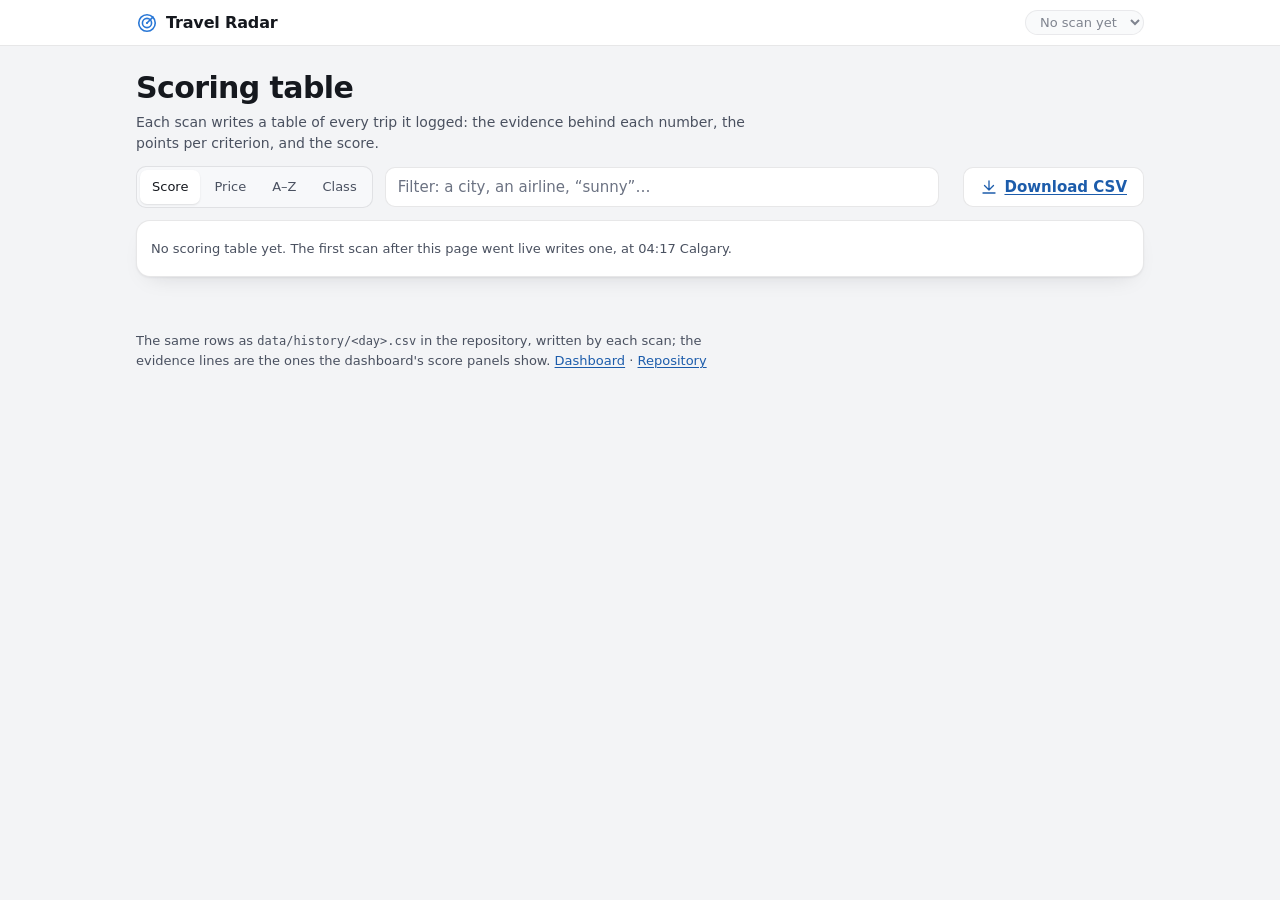
==== table.html @ 479d3e9c "feat: scoring table page (table.html) linked from the dashboard (D-77) Loads the chosen day's CSV (p" ====
<!doctype html>
<html lang="en">
<head>
  <meta charset="utf-8">
  <meta name="viewport" content="width=device-width, initial-scale=1, viewport-fit=cover">
  <title>Scoring table · Travel Radar</title>
  <meta name="description" content="Every trip the radar logged in a scan, spreadsheet-style: the evidence behind each number, the points per criterion, and the score.">
  <meta name="theme-color" content="#ffffff" media="(prefers-color-scheme: light)">
  <meta name="theme-color" content="#15181e" media="(prefers-color-scheme: dark)">
  <link rel="icon" href="site/icons/icon.svg" type="image/svg+xml">
  <link rel="apple-touch-icon" href="site/icons/apple-touch-icon.png">
  <link rel="stylesheet" href="site/style.css">
</head>
<body>
  <svg class="sprite" aria-hidden="true" xmlns="http://www.w3.org/2000/svg">
    <symbol id="i-radar" viewBox="0 0 24 24"><circle cx="12" cy="12" r="9"/><circle cx="12" cy="12" r="5"/><circle cx="12" cy="12" r="1.2" fill="currentColor" stroke="none"/><path d="M12 12l6.4-6.4"/></symbol>
    <symbol id="i-down" viewBox="0 0 24 24"><path d="M12 4v12M6 10l6 6 6-6M4 20h16"/></symbol>
  </svg>

  <header class="bar">
    <a class="brand" href="./"><svg class="ic" aria-hidden="true"><use href="#i-radar"/></svg>Travel Radar</a>
    <div class="bar-right">
      <label class="sr" for="day">Scan day</label>
      <select id="day" class="chip day-pick"><option>Loading…</option></select>
    </div>
  </header>

  <main>
    <section aria-labelledby="table-h">
      <h1 id="table-h">Scoring table</h1>
      <p class="hint" id="hint">Every trip the scan logged, one row each: the evidence behind each number, the points it earned per criterion, and the score they add up to. Scroll sideways for the full row; the city stays put.</p>
      <div class="tools">
        <fieldset class="seg" id="sort">
          <legend class="sr">Sort trips by</legend>
          <label><input type="radio" name="sort" value="score" checked><span>Score</span></label>
          <label><input type="radio" name="sort" value="price"><span>Price</span></label>
          <label><input type="radio" name="sort" value="city"><span>A–Z</span></label>
          <label><input type="radio" name="sort" value="class"><span>Class</span></label>
        </fieldset>
        <input id="q" class="filter" type="search" placeholder="Filter: a city, an airline, “sunny”…" aria-label="Filter rows">
        <span id="count" class="muted count" aria-live="polite"></span>
        <a id="dl" class="btn" href="data/history/latest.csv" download><svg class="ic" aria-hidden="true"><use href="#i-down"/></svg>Download CSV</a>
      </div>
      <div class="tscroll" id="wrap" tabindex="0">
        <table class="stab" id="tbl"><thead></thead><tbody></tbody></table>
      </div>
    </section>
  </main>

  <footer>
    <p>The same rows as <code>data/history/&lt;day&gt;.csv</code> in the repository, written by each scan; the evidence lines are the ones the dashboard's score panels show.
      <a href="./">Dashboard</a> ·
      <a href="https://github.com/WilliamEbong/spontaneous-travel-radar">Repository</a></p>
  </footer>
  <script src="site/table.js" defer></script>
</body>
</html>
---- site/style.css ----
/* Travel Radar: one neutral app surface, one accent, band colours reserved for status (D-22). */
:root {
  color-scheme: light;
  --bg: #f3f4f6;
  --surface: #ffffff;
  --surface-2: #f7f8fa;
  --ink: #15181e;
  --ink-2: #4a5160;
  --muted: #6b7282;
  --line: #e6e8ec;
  --border: rgba(21, 24, 30, 0.10);
  --accent: #2a78d6;
  --accent-ink: #1c5cab;
  --accent-soft: rgba(42, 120, 214, 0.12);
  --axis: #c6c9d2;
  --series-1: #2a78d6;
  --band-amazing: #0a8f0a;
  --band-good: #2a78d6;
  --band-average: #6b7282;
  --band-bad: #c93a3a;
  --ok: #0a8f0a;
  --warn: #a15c00;
  --danger: #c93a3a;
  --warn-bg: #fff4d6;
  --warn-ink: #5c4300;
  --shadow: 0 1px 2px rgba(21, 24, 30, 0.05), 0 10px 24px -14px rgba(21, 24, 30, 0.18);
  --sheet-shadow: 0 24px 64px -24px rgba(0, 0, 0, 0.45);
  --radius: 14px;
  --gold: #a87400;          /* weekend trips (no day off needed): border, 3.9:1 on white */
  --gold-ink: #6e4c00;      /* text on --gold-soft, 7:1 */
  --gold-soft: rgba(201, 145, 0, 0.14);
}
@media (prefers-color-scheme: dark) {
  :root:not([data-theme="light"]) {
    color-scheme: dark;
    --bg: #0f1115;
    --surface: #181b21;
    --surface-2: #1f232b;
    --ink: #eceef2;
    --ink-2: #b3b9c6;
    --muted: #8a92a2;
    --line: #262a33;
    --border: rgba(255, 255, 255, 0.10);
    --accent: #3987e5;
    --accent-ink: #86b6ef;
    --accent-soft: rgba(57, 135, 229, 0.18);
    --axis: #3a3f4a;
    --series-1: #3987e5;
    --band-amazing: #3cc45a;
    --band-good: #3987e5;
    --band-average: #9aa1af;
    --band-bad: #ef6b6b;
    --ok: #3cc45a;
    --warn: #f0b24a;
    --danger: #ef6b6b;
    --warn-bg: #3a2e0a;
    --warn-ink: #fbe3a0;
    --shadow: 0 1px 2px rgba(0, 0, 0, 0.3), 0 10px 24px -14px rgba(0, 0, 0, 0.6);
    --gold: #d6a326;
    --gold-ink: #f3cf6b;
    --gold-soft: rgba(214, 163, 38, 0.16);
  }
}
:root[data-theme="dark"] {
  color-scheme: dark;
  --bg: #0f1115;
  --surface: #181b21;
  --surface-2: #1f232b;
  --ink: #eceef2;
  --ink-2: #b3b9c6;
  --muted: #8a92a2;
  --line: #262a33;
  --border: rgba(255, 255, 255, 0.10);
  --accent: #3987e5;
  --accent-ink: #86b6ef;
  --accent-soft: rgba(57, 135, 229, 0.18);
  --axis: #3a3f4a;
  --series-1: #3987e5;
  --band-amazing: #3cc45a;
  --band-good: #3987e5;
  --band-average: #9aa1af;
  --band-bad: #ef6b6b;
  --ok: #3cc45a;
  --warn: #f0b24a;
  --danger: #ef6b6b;
  --warn-bg: #3a2e0a;
  --warn-ink: #fbe3a0;
  --shadow: 0 1px 2px rgba(0, 0, 0, 0.3), 0 10px 24px -14px rgba(0, 0, 0, 0.6);
  --gold: #d6a326;
  --gold-ink: #f3cf6b;
  --gold-soft: rgba(214, 163, 38, 0.16);
}

/* ---- base ---- */
* { box-sizing: border-box; }
html { -webkit-text-size-adjust: 100%; }
body {
  margin: 0;
  background: var(--bg);
  color: var(--ink);
  font: 0.9375rem/1.5 system-ui, -apple-system, "Segoe UI", Roboto, "Helvetica Neue", sans-serif;
  font-variant-numeric: tabular-nums;
  -webkit-font-smoothing: antialiased;
  accent-color: var(--accent);
}
a { color: var(--accent-ink); text-underline-offset: 2px; text-decoration-thickness: 1px; }
a:hover { text-decoration-thickness: 2px; }
::selection { background: var(--accent-soft); }
:focus-visible { outline: 2px solid var(--accent); outline-offset: 2px; border-radius: 6px; }
button { font: inherit; color: inherit; }
p { margin: 0 0 10px; }
h1 { margin: 0 0 6px; font-size: 1.625rem; line-height: 1.2; font-weight: 650; letter-spacing: -0.02em; text-wrap: balance; }
h2 { margin: 0; font-size: 1.0625rem; font-weight: 650; letter-spacing: -0.01em; }
h3 { margin: 0 0 6px; font-size: 0.9375rem; font-weight: 650; }
.sub-h { margin: 14px 0 6px; font-size: 0.8125rem; font-weight: 600; color: var(--ink-2); }
.sr { position: absolute; width: 1px; height: 1px; overflow: hidden; clip: rect(0 0 0 0); white-space: nowrap; }
.sprite { display: none; }
.ic { width: 20px; height: 20px; fill: none; stroke: currentColor; stroke-width: 1.75; stroke-linecap: round; stroke-linejoin: round; flex: none; }
.muted { color: var(--muted); }
.empty { color: var(--muted); margin: 0; }

/* ---- app bar ---- */
.bar {
  position: sticky; top: 0; z-index: 5;
  display: flex; align-items: center; justify-content: space-between; gap: 12px;
  padding: 10px max(16px, calc((100% - 1040px) / 2 + 16px)); padding-top: calc(10px + env(safe-area-inset-top));
  background: var(--surface); border-bottom: 1px solid var(--border);
}
.brand { display: inline-flex; align-items: center; gap: 8px; font-weight: 650; font-size: 1rem; letter-spacing: -0.01em; }
.brand .ic { width: 22px; height: 22px; color: var(--accent); }
.bar-right { display: flex; align-items: center; gap: 8px; }
.chip {
  font-size: 0.8125rem; color: var(--ink-2); background: var(--surface-2);
  border: 1px solid var(--border); border-radius: 999px; padding: 3px 10px; white-space: nowrap;
}
.chip.warn { background: var(--warn-bg); color: var(--warn-ink); border-color: transparent; }
.icon-btn {
  position: relative; display: inline-flex; align-items: center; justify-content: center;
  width: 40px; height: 40px; border-radius: 10px; border: 1px solid var(--border);
  background: var(--surface); cursor: pointer; transition: background 0.15s;
}
.icon-btn:hover { background: var(--surface-2); }
.icon-btn:active { transform: translateY(1px); }
.dot { position: absolute; top: 7px; right: 7px; width: 8px; height: 8px; border-radius: 50%; background: var(--muted); box-shadow: 0 0 0 2px var(--surface); }
.dot.ok { background: var(--ok); }
.dot.warn { background: var(--warn); }
.dot.bad { background: var(--danger); }

/* ---- layout ---- */
main { max-width: 1040px; margin: 0 auto; padding: 18px 16px calc(24px + env(safe-area-inset-bottom)); }
section { margin: 0 0 30px; }
.sec-head { display: flex; align-items: center; justify-content: space-between; gap: 12px; }
.hint { color: var(--ink-2); font-size: 0.875rem; margin: 6px 0 12px; max-width: 70ch; }
.lead { color: var(--ink-2); font-size: 0.9375rem; margin: 0 0 10px; max-width: 62ch; }

/* ---- verdict ---- */
.verdict { padding: 6px 0 0; }
.bands { display: flex; flex-wrap: wrap; gap: 6px; margin: 2px 0 6px; }
.notice {
  display: flex; gap: 10px; align-items: flex-start; margin: 10px 0 0; padding: 10px 12px;
  border-radius: 10px; background: var(--warn-bg); color: var(--warn-ink); font-size: 0.9rem;
}
.notice .ic { margin-top: 2px; }
.notice p { margin: 0; }

/* ---- cards ---- */
.card { background: var(--surface); border: 1px solid var(--border); border-radius: var(--radius); box-shadow: var(--shadow); }
.cards { display: grid; gap: 10px; grid-template-columns: 1fr; align-items: start; }
.empty-card { display: flex; gap: 12px; align-items: flex-start; padding: 14px 16px; }
.empty-card .ic { color: var(--muted); margin-top: 2px; width: 22px; height: 22px; }
.empty-card p { margin: 0; color: var(--ink-2); }
.empty-card b { display: block; color: var(--ink); font-weight: 600; }

.city details > summary { list-style: none; cursor: pointer; padding: 12px 14px; border-radius: var(--radius); transition: background 0.15s; }
.city summary::-webkit-details-marker { display: none; }
.city summary:hover { background: var(--surface-2); }
.city details[open] > summary { border-radius: var(--radius) var(--radius) 0 0; }
.city .row { display: flex; justify-content: space-between; align-items: flex-start; gap: 12px; }
.city .main { min-width: 0; }
.city .name { display: block; font-weight: 650; font-size: 1.0625rem; letter-spacing: -0.01em; line-height: 1.3; }
.city .sub { display: block; color: var(--ink-2); font-size: 0.8125rem; margin-top: 1px; }
.city .dates { display: block; font-size: 0.875rem; margin-top: 6px; }
.city .price { text-align: right; flex: none; }
.city .for2 { display: block; font-size: 1.25rem; font-weight: 650; letter-spacing: -0.01em; line-height: 1.25; }
.city .pp { display: block; color: var(--ink-2); font-size: 0.8125rem; }
.city .meta { display: flex; flex-wrap: wrap; align-items: center; gap: 6px 12px; margin-top: 10px; font-size: 0.8125rem; color: var(--ink-2); }
.city .chev { margin-left: auto; color: var(--muted); transition: transform 0.2s; }
.city details[open] .chev { transform: rotate(180deg); }
.city .body { padding: 2px 14px 14px; border-top: 1px solid var(--line); }
.hit { border-color: color-mix(in srgb, var(--accent) 45%, var(--border)); }
.hit .body { display: block; padding-top: 8px; }
.city .links { margin: 14px 0 0; font-size: 0.875rem; }
.city .links a { display: inline-flex; align-items: center; gap: 6px; }
.city .links .ic { width: 16px; height: 16px; }

/* ---- pills (band colour never carries meaning alone: the label is always printed) ---- */
.pill {
  display: inline-flex; align-items: center; gap: 6px; padding: 2px 9px 2px 7px; border-radius: 999px;
  font-size: 0.8125rem; font-weight: 500; line-height: 1.4; color: var(--ink); white-space: nowrap;
  background: color-mix(in srgb, var(--dot) 13%, transparent);
}
.pill::before { content: ""; width: 8px; height: 8px; border-radius: 50%; background: var(--dot); flex: none; }
.pill .n { color: var(--ink-2); font-weight: 600; }
.lad-exceptional { --dot: var(--band-amazing); }
.lad-good { --dot: var(--band-good); }
.lad-typical { --dot: var(--band-average); }
.lad-above { --dot: var(--band-bad); }

/* ---- trip class: weekend trips (no day off needed) are gold, day-off trips neutral; the label is always printed ---- */
.cls {
  display: inline-flex; align-items: center; padding: 1px 8px; border-radius: 6px; font-size: 0.75rem; font-weight: 600;
  line-height: 1.5; white-space: nowrap; border: 1px solid var(--border); background: var(--surface-2); color: var(--ink-2);
}
.cls-weekend { border-color: var(--gold); background: var(--gold-soft); color: var(--gold-ink); }
.card.c-weekend { border: 2px solid var(--gold); }
.card.hit.c-dayoff { border-color: var(--border); }
.strong { font-weight: 650; color: var(--ink); }
.grp { display: flex; align-items: center; gap: 8px; margin: 16px 0 8px; font-size: 0.875rem; }
.grp .n { color: var(--ink-2); font-weight: 500; }
.grp:first-of-type { margin-top: 10px; }

/* ---- passed list ---- */
.plist { list-style: none; margin: 0; padding: 0; overflow: hidden; }
.prow { border-bottom: 1px solid var(--line); }
.prow:last-child { border-bottom: 0; }
.prow.c-weekend { box-shadow: inset 4px 0 0 var(--gold); }
.prow-sum { display: flex; align-items: flex-start; gap: 8px; padding: 10px 14px 10px 16px; list-style: none; }
summary.prow-sum { cursor: pointer; }
summary.prow-sum::-webkit-details-marker { display: none; }
summary.prow-sum:hover { background: var(--surface-2); }
.prow-sum .chev { margin-left: auto; margin-top: 2px; color: var(--muted); transition: transform 0.2s; flex: none; }
.prow details[open] .chev { transform: rotate(180deg); }
.prow-main { display: grid; gap: 4px; min-width: 0; }
.prow-top { display: flex; flex-wrap: wrap; align-items: baseline; gap: 2px 10px; }
.prow-top .city { font-weight: 650; }
.prow-top .small { color: var(--ink-2); font-size: 0.8125rem; }
.prow-meta { display: flex; flex-wrap: wrap; align-items: center; gap: 6px 10px; font-size: 0.8125rem; color: var(--ink-2); }
.prow-stage { font-size: 0.8125rem; color: var(--ink-2); }
.prow .body { padding: 0 14px 12px 16px; }
.stage { font-size: 0.75rem; font-weight: 600; color: var(--ink-2); border: 1px dashed var(--axis); border-radius: 6px; padding: 0 6px; }
.stage.hit { color: var(--ok); border: 1px solid var(--ok); }

/* ---- city card extras ---- */
.city .dates { display: flex; flex-wrap: wrap; align-items: center; gap: 4px 8px; }
.city .lad-line { margin-top: 2px; }
.city.none .nosum { display: grid; gap: 2px; padding: 12px 14px; }
.city.none .name { color: var(--ink-2); }
.wins th .cls { margin-left: 6px; vertical-align: 1px; }

/* ---- segmented control ---- */
.seg { display: inline-flex; gap: 2px; margin: 0; padding: 3px; border: 1px solid var(--border); border-radius: 10px; background: var(--surface-2); }
.seg label { position: relative; }
.seg input { position: absolute; inset: 0; opacity: 0; margin: 0; cursor: pointer; }
.seg span { display: block; padding: 7px 12px; border-radius: 7px; font-size: 0.8125rem; font-weight: 500; color: var(--ink-2); transition: background 0.15s, color 0.15s; }
.seg input:checked + span { background: var(--surface); color: var(--ink); box-shadow: 0 1px 2px rgba(0, 0, 0, 0.1); }
.seg input:focus-visible + span { outline: 2px solid var(--accent); outline-offset: 1px; }

/* ---- sparkline (dataviz: single 2px series, end dot, crosshair + tooltip, table twin) ---- */
.spark { display: block; width: 100%; height: auto; overflow: visible; cursor: crosshair; }
.spark:focus-visible { outline: 2px solid var(--accent); outline-offset: 4px; border-radius: 4px; }
.spark .line { fill: none; stroke: var(--series-1); stroke-width: 2; stroke-linejoin: round; stroke-linecap: round; }
.spark .dot { fill: var(--series-1); stroke: var(--surface); stroke-width: 2; }
.spark .cross { stroke: var(--axis); stroke-width: 1; }
.spark .base { stroke: var(--line); stroke-width: 1; }
.spark-cap { display: flex; flex-wrap: wrap; gap: 4px 14px; margin-top: 6px; font-size: 0.8125rem; color: var(--ink-2); }
.spark-cap b { color: var(--ink); font-weight: 600; }
.tip {
  position: fixed; z-index: 20; pointer-events: none; background: var(--ink); color: var(--bg);
  border-radius: 6px; padding: 4px 8px; font-size: 0.8125rem; box-shadow: 0 2px 8px rgba(0, 0, 0, 0.2);
}
.tip strong { font-weight: 650; }

/* ---- tables ---- */
table { width: 100%; border-collapse: collapse; font-size: 0.875rem; }
th, td { text-align: left; padding: 7px 8px 7px 0; border-bottom: 1px solid var(--line); vertical-align: top; }
th { font-size: 0.75rem; font-weight: 600; color: var(--ink-2); }
tbody th { font-weight: 500; color: var(--ink); }
tr:last-child td, tr:last-child th { border-bottom: 0; }
td:last-child, th:last-child { padding-right: 0; }
.num { text-align: right; }
.wins th { white-space: nowrap; }
.wins > tbody > tr > th { white-space: normal; }   /* child combinators: the score breakdown table inside a cell keeps its own layout */
.wins .sub { display: block; color: var(--ink-2); font-size: 0.75rem; font-weight: 400; }
.wins > tbody > .is-best > th { font-weight: 650; }
details.tbl { margin-top: 8px; font-size: 0.875rem; }
details.tbl summary { cursor: pointer; color: var(--accent-ink); font-size: 0.8125rem; padding: 6px 0; }
details.tbl table { margin-top: 6px; }

/* ---- brief lists (hits, would-have-fired, earlier notes) ---- */
details.item { padding: 10px 14px; border-bottom: 1px solid var(--line); }
details.item:last-child { border-bottom: 0; }
details.item summary { cursor: pointer; list-style: none; display: flex; align-items: center; gap: 8px; }
details.item summary::-webkit-details-marker { display: none; }
details.item summary .chev { margin-left: auto; color: var(--muted); transition: transform 0.2s; }
details.item[open] summary .chev { transform: rotate(180deg); }
details.item .city { font-weight: 600; }
details.item .small { color: var(--ink-2); font-size: 0.8125rem; }
.brief { margin-top: 8px; }
.brief h3 { font-size: 1rem; margin: 10px 0 4px; }
.brief h4 { font-size: 0.9rem; margin: 12px 0 4px; }
.brief h5 { font-size: 0.875rem; margin: 10px 0 2px; color: var(--ink-2); }
.brief ul, .brief ol { margin: 4px 0; padding-left: 20px; }
.brief p { margin: 0 0 8px; }
.note { padding: 14px 16px 10px; margin-bottom: 12px; }
.note .brief { margin: 0; }
.note .brief h3:first-child { margin-top: 0; }

/* ---- health sheet ---- */
.sheet {
  border: 0; padding: 0; margin: auto; width: min(100% - 32px, 560px); max-height: 85dvh;
  background: var(--surface); color: var(--ink); border-radius: 16px; box-shadow: var(--sheet-shadow);
  opacity: 0; transform: translateY(16px);
  transition: opacity 0.2s, transform 0.25s cubic-bezier(0.2, 0.8, 0.2, 1), overlay 0.25s allow-discrete, display 0.25s allow-discrete;
}
.sheet[open] { opacity: 1; transform: none; }
@starting-style { .sheet[open] { opacity: 0; transform: translateY(16px); } }
.sheet::backdrop { background: rgba(10, 12, 16, 0.45); transition: opacity 0.2s, overlay 0.2s allow-discrete, display 0.2s allow-discrete; opacity: 0; }
.sheet[open]::backdrop { opacity: 1; }
@starting-style { .sheet[open]::backdrop { opacity: 0; } }
.sheet-head { position: sticky; top: 0; display: flex; align-items: center; justify-content: space-between; padding: 14px 16px 8px; background: var(--surface); }
.health { display: grid; grid-template-columns: 1fr 1fr; gap: 0 16px; margin: 0; padding: 0 16px 8px; }
.health div { padding: 9px 0; border-top: 1px solid var(--line); min-width: 0; }
.health dt { font-size: 0.75rem; color: var(--ink-2); }
.health dd { margin: 0; font-weight: 600; overflow-wrap: anywhere; }
.health .status-ok::before, .health .status-bad::before { content: ""; display: inline-block; width: 8px; height: 8px; border-radius: 50%; margin: 0 6px 1px 0; }
.health .status-ok::before { background: var(--ok); }
.health .status-bad::before { background: var(--danger); }
.errs { margin: 0; padding: 0 16px 16px 32px; font-size: 0.8125rem; color: var(--ink-2); }
.sheet-foot { margin: 0; padding: 0 16px 16px; font-size: 0.8125rem; color: var(--muted); }
@media (max-width: 719px) {
  .sheet { position: fixed; inset: auto 0 0 0; margin: 0; width: 100%; max-width: none; border-radius: 16px 16px 0 0; padding-bottom: env(safe-area-inset-bottom); }
  /* "Every long weekend" stacks: the trip on one line, band · price · score underneath */
  .wins, .wins > tbody { display: block; }
  .wins > thead { display: none; }
  .wins > tbody > tr { display: grid; grid-template-columns: auto auto 1fr; align-items: center; gap: 4px 12px; padding: 8px 0; border-bottom: 1px solid var(--line); }
  .wins > tbody > tr:last-child { border-bottom: 0; }
  .wins > tbody > tr > th, .wins > tbody > tr > td { border: 0; padding: 0; }
  .wins > tbody > tr > th { grid-column: 1 / -1; }
  .wins > tbody > tr > td.num { text-align: left; }
  .wins > tbody > tr > td:last-child { justify-self: end; }
}

footer { max-width: 1040px; margin: 0 auto; padding: 0 16px 28px; color: var(--ink-2); font-size: 0.8125rem; }
footer p { max-width: 70ch; }

/* ---- wider screens ---- */
@media (min-width: 720px) {
  .cards { grid-template-columns: repeat(2, 1fr); gap: 12px; }
  .card.city:has(details[open]) { grid-column: 1 / -1; }
  .city .body { display: grid; grid-template-columns: 1fr 1fr; gap: 0 28px; }
  .hit .body { grid-template-columns: 1fr; }
  .city .body .links { grid-column: 1 / -1; }
  h1 { font-size: 1.875rem; }
  main { padding-top: 24px; }
}
@media (min-width: 1080px) {
  .cards { grid-template-columns: repeat(3, 1fr); }
}
@media (max-width: 419px) {
  .chip-long { display: none; }                 /* "Scanned 7 h ago" -> "7 h ago": room for the two app-bar buttons */
  .seg span { padding: 7px 9px; }
}
.sec-head { flex-wrap: wrap; }

/* ---- settings panel: full-height sheet on phones, side panel on wider screens ---- */
:root { --accent-strong: #1c5cab; --accent-strong-hover: #174d90; --danger-soft: rgba(201, 58, 58, 0.12); }
@media (prefers-color-scheme: dark) {
  :root:not([data-theme="light"]) { --accent-strong: #2466b8; --accent-strong-hover: #2d75cf; --danger-soft: rgba(239, 107, 107, 0.16); }
}
:root[data-theme="dark"] { --accent-strong: #2466b8; --accent-strong-hover: #2d75cf; --danger-soft: rgba(239, 107, 107, 0.16); }

.panel[open] { display: flex; flex-direction: column; overflow: hidden; }   /* only the body scrolls */
html:has(.panel[open]) { overflow: hidden; }     /* the page behind stays put while the panel scrolls */
.panel-head { align-items: flex-start; padding: 14px 16px 10px; border-bottom: 1px solid var(--line); }
.panel-sub { margin: 2px 0 0; font-size: 0.8125rem; color: var(--ink-2); }
.panel-body { position: relative; flex: 1; min-height: 0; overflow-y: auto; overscroll-behavior: contain; padding: 4px 16px 20px; }   /* positioned: hidden labels stay inside its scroll area */
.panel-foot {
  display: flex; align-items: center; justify-content: space-between; gap: 12px;
  padding: 10px 16px calc(10px + env(safe-area-inset-bottom)); border-top: 1px solid var(--line); background: var(--surface);
}
.save-status { margin: 0; font-size: 0.8125rem; color: var(--ink-2); min-width: 0; }
.save-status.ok { color: var(--ok); }
.save-status.bad { color: var(--danger); }
.save-status.ok::before { content: ""; display: inline-block; width: 8px; height: 8px; border-radius: 50%; background: var(--ok); margin: 0 6px 1px 0; }
@media (max-width: 719px) {
  .panel { inset: 0; width: 100%; max-width: none; max-height: none; height: 100dvh; border-radius: 0; transform: translateY(24px); padding-bottom: 0; }
  @starting-style { .panel[open] { transform: translateY(24px); } }
}
@media (min-width: 720px) {
  .panel { position: fixed; inset: 0 0 0 auto; margin: 0; width: min(460px, 100%); max-height: none; height: 100dvh; border-radius: 0; border-left: 1px solid var(--border); transform: translateX(24px); }
  @starting-style { .panel[open] { transform: translateX(24px); } }
}

/* sections inside the panel */
.pset { padding: 16px 0 6px; border-bottom: 1px solid var(--line); }
.pset:last-child { border-bottom: 0; }
.pset h3 { font-size: 1rem; margin: 0 0 2px; }
.pset .hint { margin: 2px 0 12px; }
.pset .hint.ok { color: var(--ok); }
.pset .hint.bad { color: var(--danger); }
.pset .btn + .hint { margin-top: 10px; }
.pset-head { display: flex; align-items: baseline; justify-content: space-between; gap: 12px; }
.count { font-size: 0.8125rem; color: var(--ink-2); white-space: nowrap; }

/* buttons */
.btn {
  display: inline-flex; align-items: center; justify-content: center; gap: 6px; min-height: 40px; padding: 0 16px;
  border-radius: 10px; border: 1px solid var(--border); background: var(--surface); font-weight: 600; cursor: pointer;
  white-space: nowrap; transition: background 0.15s, opacity 0.15s;
}
.btn:hover { background: var(--surface-2); }
.btn:active { transform: translateY(1px); }
.btn:disabled { opacity: 0.5; cursor: not-allowed; transform: none; }
.btn.primary { background: var(--accent-strong); border-color: var(--accent-strong); color: #fff; }
.btn.primary:hover:not(:disabled) { background: var(--accent-strong-hover); }
.btn.quiet { border-color: transparent; color: var(--accent-ink); padding: 0 8px; min-height: 32px; }
.btn.quiet:hover { background: var(--accent-soft); }
.icon-btn.sm { width: 36px; height: 36px; border-radius: 8px; }
.icon-btn.sm .ic { width: 18px; height: 18px; }
.icon-btn:disabled { opacity: 0.4; cursor: not-allowed; transform: none; }
.icon-btn:disabled:hover { background: var(--surface); }

/* connect GitHub */
.connect { display: flex; gap: 8px; align-items: center; margin-top: 10px; }
.connect input {
  flex: 1; min-width: 0; min-height: 40px; padding: 0 12px; font: inherit; color: var(--ink); background: var(--surface);
  border: 1px solid var(--border); border-radius: 10px; caret-color: var(--accent);
}
.connect input::placeholder { color: var(--muted); }
.connect input:focus-visible { outline: 2px solid var(--accent); outline-offset: 1px; border-color: transparent; }
.connected { display: flex; align-items: center; gap: 8px; margin-top: 8px; color: var(--ink-2); font-size: 0.875rem; }
.connected .ic { color: var(--ok); width: 18px; height: 18px; }
.connected .btn { margin-left: auto; }
details.steps { margin: 10px 0 4px; font-size: 0.875rem; }
details.steps summary { cursor: pointer; color: var(--accent-ink); padding: 4px 0; }
details.steps ol { margin: 6px 0 0; padding-left: 20px; color: var(--ink-2); }
details.steps li { margin: 0 0 6px; }
details.steps b { color: var(--ink); font-weight: 600; }
.notice.bad { background: var(--danger-soft); color: var(--ink); }
.notice.bad .ic { color: var(--danger); }
.notice .btn { margin-left: auto; align-self: center; }

/* city rows */
.crows { list-style: none; margin: 0; padding: 0; }
.crow {
  display: grid; grid-template-columns: 24px minmax(0, 1fr) auto; grid-template-areas: "grip name switch" "grip lad move";
  gap: 6px 10px; align-items: center; padding: 10px 0; border-bottom: 1px solid var(--line); transition: opacity 0.15s, background 0.15s;
}
.crow:last-child { border-bottom: 0; }
.crow .grip { grid-area: grip; color: var(--muted); cursor: grab; display: flex; align-items: center; justify-content: center; align-self: stretch; }
.crow .grip:active { cursor: grabbing; }
.crow .cname { grid-area: name; min-width: 0; }
.crow .cname b { display: block; font-weight: 650; line-height: 1.3; }
.crow .cname span { display: block; color: var(--ink-2); font-size: 0.8125rem; }
.crow .switch { grid-area: switch; justify-self: end; }
.crow .lad { grid-area: lad; font-size: 0.8125rem; color: var(--ink-2); min-width: 0; }
.crow .move { grid-area: move; display: flex; gap: 4px; justify-self: end; }
.crow .move .up .ic { transform: rotate(180deg); }
.crow.off .cname, .crow.off .lad { opacity: 0.5; }
.crow.dragging { opacity: 0.4; }
.crow.over-top { box-shadow: inset 0 2px 0 var(--accent); }
.crow.over-bottom { box-shadow: inset 0 -2px 0 var(--accent); }

/* switch */
.switch { position: relative; display: inline-flex; align-items: center; width: 40px; height: 24px; cursor: pointer; }
.switch input { position: absolute; inset: 0; opacity: 0; margin: 0; cursor: pointer; }
.switch .track { position: absolute; inset: 0; border-radius: 999px; background: var(--axis); transition: background 0.15s; pointer-events: none; }
.switch .track::after {
  content: ""; position: absolute; top: 3px; left: 3px; width: 18px; height: 18px; border-radius: 50%; background: #fff;
  box-shadow: 0 1px 2px rgba(0, 0, 0, 0.25); transition: transform 0.15s;
}
.switch input:checked + .track { background: var(--accent-strong); }
.switch input:checked + .track::after { transform: translateX(16px); }
.switch input:focus-visible + .track { outline: 2px solid var(--accent); outline-offset: 2px; }

/* stepper */
.stepper { display: inline-flex; align-items: center; gap: 2px; }
.stepper .lbl { font-size: 0.8125rem; color: var(--ink-2); margin-right: 6px; }
.stepper output { min-width: 4.5em; text-align: center; font-weight: 600; font-variant-numeric: tabular-nums; }

/* calendar */
.cal-wrap { display: grid; gap: 14px; }
.cal h4 { margin: 0 0 6px; font-size: 0.875rem; font-weight: 600; color: var(--ink-2); }
.cal-grid { display: grid; grid-template-columns: repeat(7, 1fr); gap: 2px; }
.cal-wd { text-align: center; font-size: 0.6875rem; font-weight: 600; color: var(--muted); padding: 2px 0 4px; }
.cal-day {
  position: relative; display: flex; align-items: center; justify-content: center; min-height: 40px; border-radius: 8px;
  border: 1px solid transparent; background: transparent; cursor: pointer; font-size: 0.9375rem; transition: background 0.15s, color 0.15s;
}
.cal-day:hover:not(:disabled) { background: var(--surface-2); }
.cal-day:disabled { color: var(--muted); opacity: 0.45; cursor: default; }
.cal-day.wknd:not(.extra):not(.blocked):not(:disabled) { background: var(--surface-2); }
.cal-day.today { border-color: var(--accent); }
.cal-day.stat::after { content: ""; position: absolute; bottom: 5px; width: 4px; height: 4px; border-radius: 50%; background: var(--band-amazing); }
.cal-day.extra { background: var(--accent-strong); color: #fff; font-weight: 650; }
.cal-day.extra:hover:not(:disabled) { background: var(--accent-strong-hover); }
.cal-day.extra.stat::after { background: #fff; }
.cal-day.blocked { background: var(--danger-soft); color: var(--danger); text-decoration: line-through; text-decoration-thickness: 2px; font-weight: 600; }
.legend { display: flex; flex-wrap: wrap; gap: 6px 14px; margin: 12px 0 0; font-size: 0.8125rem; color: var(--ink-2); }
.legend span { display: inline-flex; align-items: center; gap: 6px; }
.legend i { width: 14px; height: 14px; border-radius: 4px; display: inline-block; }
.legend .l-extra { background: var(--accent-strong); }
.legend .l-blocked { background: var(--danger-soft); box-shadow: inset 0 0 0 1px var(--danger); }
.legend .l-stat { background: var(--surface-2); position: relative; }
.legend .l-stat::after { content: ""; position: absolute; left: 5px; bottom: 2px; width: 4px; height: 4px; border-radius: 50%; background: var(--band-amazing); }

/* alerts */
.field { margin: 0 0 14px; }
.field-head { display: flex; justify-content: space-between; align-items: baseline; gap: 12px; margin-bottom: 4px; }
.field label, .field .flabel { font-weight: 600; font-size: 0.9375rem; }
.flabel .cls { font-size: 0.8125rem; }
.field output { font-weight: 650; font-variant-numeric: tabular-nums; }
.field .hint { margin: 4px 0 0; }
input[type="range"] { width: 100%; margin: 6px 0 0; accent-color: var(--accent-strong); }
input[type="range"]:focus-visible { outline: 2px solid var(--accent); outline-offset: 4px; border-radius: 4px; }
.seg.wide { display: flex; }
.seg.wide label { flex: 1; }
.seg.wide span { text-align: center; }

/* skeleton while the config loads */
.skel { height: 14px; border-radius: 6px; background: linear-gradient(90deg, var(--surface-2), var(--line), var(--surface-2)); background-size: 200% 100%; animation: shimmer 1.2s linear infinite; margin: 14px 0; }
@keyframes shimmer { to { background-position: -200% 0; } }

@media (prefers-reduced-motion: reduce) {
  *, ::backdrop { transition: none !important; animation: none !important; }
}

/* ---- score breakdown (D-75): the score is a button; its panel floats by the button on wide screens and sits inline under the row on phones ---- */
.score {
  display: inline-flex; align-items: baseline; margin: -2px -6px; padding: 2px 6px; border: 0; border-radius: 6px;
  background: none; font: inherit; font-weight: 650; color: var(--ink); cursor: pointer; white-space: nowrap;
  text-decoration: underline dotted var(--muted); text-decoration-thickness: 1px; text-underline-offset: 3px;
}
.score:hover, .score[aria-expanded="true"] { background: var(--accent-soft); text-decoration-color: var(--accent-ink); }
.bd {
  z-index: 10; padding: 10px 12px; text-align: left; font-size: 0.8125rem; line-height: 1.4; color: var(--ink);
  background: var(--surface); border: 1px solid var(--border); border-radius: 12px; box-shadow: var(--shadow);
}
.bd-h { margin: 0 0 4px; font-weight: 650; }
.bdt { font-size: inherit; }
.bdt th, .bdt td { padding: 5px 0; border-bottom: 1px solid var(--line); vertical-align: top; }
.bdt th { width: 1%; padding-right: 12px; white-space: nowrap; font-size: inherit; font-weight: 600; color: var(--ink); }
.bdt tr:last-child th, .bdt tr:last-child td { border-bottom: 0; }
.bdt .pts { display: inline-block; min-width: 4.5em; font-weight: 650; font-variant-numeric: tabular-nums; }
.bdt .bdbar { display: inline-block; width: 72px; height: 4px; margin-left: 6px; border-radius: 2px; background: var(--line); vertical-align: middle; overflow: hidden; }
.bdt .bdbar i { display: block; height: 100%; border-radius: 2px; background: var(--accent); }
.bdt .in { display: block; color: var(--muted); font-weight: 400; }
.wins .score { margin: -2px -4px; padding: 2px 4px; }
.score .lbl { margin-right: 0.25em; }
@media (min-width: 720px) {
  .bd { position: fixed; width: min(400px, calc(100vw - 32px)); }
  .wins .lbl { display: none; }           /* the column head already says Score */
}
@media (max-width: 719px) {
  .bd { flex-basis: 100%; order: 99; margin-top: 6px; }
  .wins td.sc { display: contents; }       /* the score and its panel become items of the stacked row's grid */
  .wins td.sc > :not(.bd) { justify-self: end; }
  .wins .bd { grid-column: 1 / -1; margin-top: 2px; }
}

/* ---- scoring table (D-77, table.html): one scan day's CSV; the head and the city column stay put while the rest scrolls ---- */
.brand[href] { color: inherit; text-decoration: none; }
.day-pick { font: inherit; font-size: 0.8125rem; max-width: 60vw; cursor: pointer; }
.tools { display: flex; flex-wrap: wrap; align-items: center; gap: 8px 12px; margin: 0 0 12px; }
.filter {
  flex: 1 1 14rem; min-width: 0; min-height: 40px; padding: 0 12px; font: inherit; color: var(--ink); background: var(--surface);
  border: 1px solid var(--border); border-radius: 10px; caret-color: var(--accent);
}
.filter::placeholder { color: var(--muted); }
.filter:focus-visible { outline: 2px solid var(--accent); outline-offset: 1px; border-color: transparent; }
.count { font-size: 0.8125rem; white-space: nowrap; }
.tools .btn .ic { width: 18px; height: 18px; }
.tscroll {
  overflow: auto; max-height: calc(100dvh - 150px); overscroll-behavior: contain;
  background: var(--surface); border: 1px solid var(--border); border-radius: var(--radius); box-shadow: var(--shadow);
}
.stab { width: max-content; min-width: 100%; font-size: 0.8125rem; }
.stab th, .stab td { padding: 7px 10px; white-space: nowrap; border-bottom: 1px solid var(--line); }
.stab thead th { position: sticky; top: 0; z-index: 2; background: var(--surface-2); box-shadow: inset 0 -1px 0 var(--line); }
.stab .c-city { position: sticky; left: 0; z-index: 1; background: var(--surface); font-weight: 650; color: var(--ink); box-shadow: inset -1px 0 0 var(--line); }
.stab thead .c-city { z-index: 3; background: var(--surface-2); color: var(--ink-2); font-weight: 600; }
.stab tbody tr:last-child th, .stab tbody tr:last-child td { border-bottom: 0; }
.stab .c-crit { white-space: normal; min-width: 15rem; max-width: 22rem; }
.stab .crit { display: grid; gap: 1px; }
.stab .crit b { font-weight: 650; font-variant-numeric: tabular-nums; }
.stab .crit .in { color: var(--muted); font-size: 0.75rem; line-height: 1.35; }
.stab .c-score { font-size: 0.9375rem; }
.stab .c-weekend .c-city { box-shadow: inset 3px 0 0 var(--gold), inset -1px 0 0 var(--line); }
.stab .is-winner td.c-score b { color: var(--accent-ink); }
.stab .empty-cell { white-space: normal; color: var(--ink-2); padding: 18px 14px; }
footer code { font-size: 0.75rem; }
@media (max-width: 719px) {
  .tscroll { max-height: calc(100dvh - 120px); border-radius: 10px; }
  .stab .c-crit { min-width: 13rem; max-width: 16rem; }
}
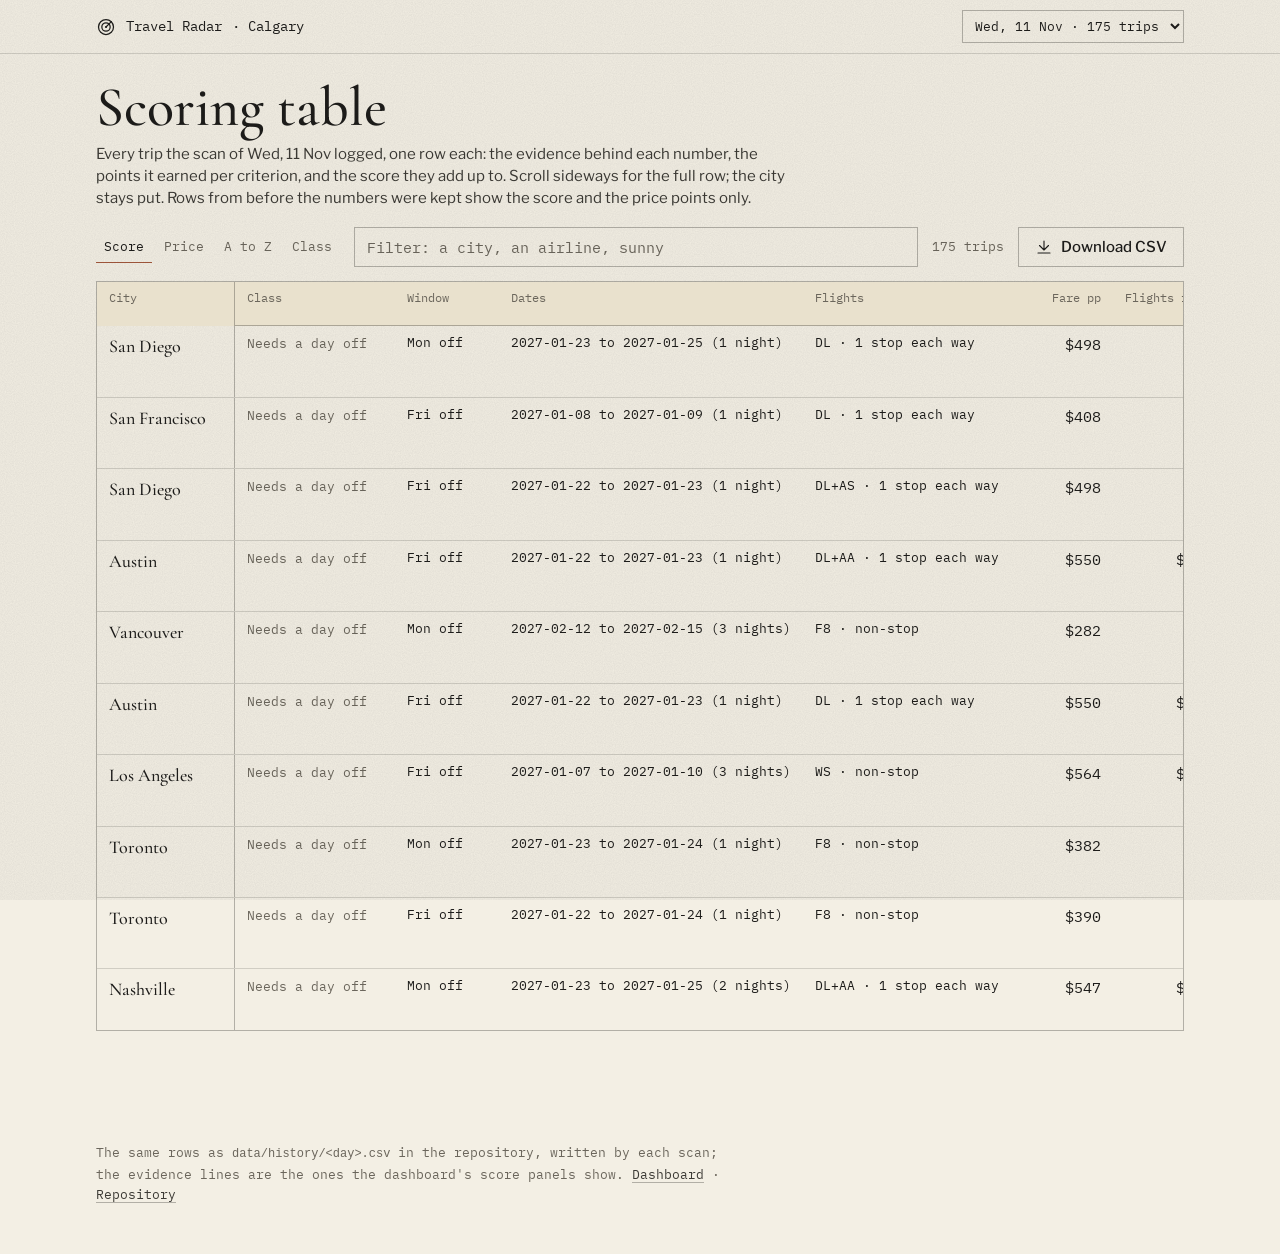
==== commit 67b18019: "feat: dashboard redesign in the archive-of-looking system (D-80) The first frame is a title card: th" ====
--- a/table.html
+++ b/table.html
@@ -5,23 +5,26 @@
   <meta name="viewport" content="width=device-width, initial-scale=1, viewport-fit=cover">
   <title>Scoring table · Travel Radar</title>
   <meta name="description" content="Every trip the radar logged in a scan, spreadsheet-style: the evidence behind each number, the points per criterion, and the score.">
-  <meta name="theme-color" content="#ffffff" media="(prefers-color-scheme: light)">
-  <meta name="theme-color" content="#15181e" media="(prefers-color-scheme: dark)">
+  <meta name="theme-color" content="#F3EFE4" media="(prefers-color-scheme: light)">
+  <meta name="theme-color" content="#2C2A27" media="(prefers-color-scheme: dark)">
   <link rel="icon" href="site/icons/icon.svg" type="image/svg+xml">
   <link rel="apple-touch-icon" href="site/icons/apple-touch-icon.png">
+  <link rel="preconnect" href="https://fonts.googleapis.com">
+  <link rel="preconnect" href="https://fonts.gstatic.com" crossorigin>
+  <link rel="stylesheet" href="https://fonts.googleapis.com/css2?family=Cormorant+Garamond:ital,wght@0,400;0,500;1,400&family=Libre+Franklin:wght@400;500&family=IBM+Plex+Mono&display=swap">
   <link rel="stylesheet" href="site/style.css">
 </head>
-<body>
+<body class="table-page">
   <svg class="sprite" aria-hidden="true" xmlns="http://www.w3.org/2000/svg">
     <symbol id="i-radar" viewBox="0 0 24 24"><circle cx="12" cy="12" r="9"/><circle cx="12" cy="12" r="5"/><circle cx="12" cy="12" r="1.2" fill="currentColor" stroke="none"/><path d="M12 12l6.4-6.4"/></symbol>
     <symbol id="i-down" viewBox="0 0 24 24"><path d="M12 4v12M6 10l6 6 6-6M4 20h16"/></symbol>
   </svg>
 
-  <header class="bar">
-    <a class="brand" href="./"><svg class="ic" aria-hidden="true"><use href="#i-radar"/></svg>Travel Radar</a>
+  <header class="bar static">
+    <a class="brand" href="./"><svg class="ic" aria-hidden="true"><use href="#i-radar"/></svg>Travel Radar<span class="brand-x"> · Calgary</span></a>
     <div class="bar-right">
       <label class="sr" for="day">Scan day</label>
-      <select id="day" class="chip day-pick"><option>Loading…</option></select>
+      <select id="day" class="day-pick"><option>Loading…</option></select>
     </div>
   </header>
 
@@ -34,10 +37,10 @@
           <legend class="sr">Sort trips by</legend>
           <label><input type="radio" name="sort" value="score" checked><span>Score</span></label>
           <label><input type="radio" name="sort" value="price"><span>Price</span></label>
-          <label><input type="radio" name="sort" value="city"><span>A–Z</span></label>
+          <label><input type="radio" name="sort" value="city"><span>A to Z</span></label>
           <label><input type="radio" name="sort" value="class"><span>Class</span></label>
         </fieldset>
-        <input id="q" class="filter" type="search" placeholder="Filter: a city, an airline, “sunny”…" aria-label="Filter rows">
+        <input id="q" class="filter" type="search" placeholder="Filter: a city, an airline, sunny" aria-label="Filter rows">
         <span id="count" class="muted count" aria-live="polite"></span>
         <a id="dl" class="btn" href="data/history/latest.csv" download><svg class="ic" aria-hidden="true"><use href="#i-down"/></svg>Download CSV</a>
       </div>
--- a/site/style.css
+++ b/site/style.css
@@ -1,338 +1,383 @@
-/* Travel Radar: one neutral app surface, one accent, band colours reserved for status (D-22). */
+/* Travel Radar, in the archive-of-looking system: one horizon (the Earth's limb at 63.3% of the first frame), paper
+   below it, Perpetua / Franklin Gothic / Consolas with their web fallbacks, ivory and ink with rust as the one payoff
+   colour. Square corners, keylines instead of shadows, grain instead of gradients. Colour never carries meaning alone:
+   every class, ladder and status word is printed. */
 :root {
   color-scheme: light;
-  --bg: #f3f4f6;
-  --surface: #ffffff;
-  --surface-2: #f7f8fa;
-  --ink: #15181e;
-  --ink-2: #4a5160;
-  --muted: #6b7282;
-  --line: #e6e8ec;
-  --border: rgba(21, 24, 30, 0.10);
-  --accent: #2a78d6;
-  --accent-ink: #1c5cab;
-  --accent-soft: rgba(42, 120, 214, 0.12);
-  --axis: #c6c9d2;
-  --series-1: #2a78d6;
-  --band-amazing: #0a8f0a;
-  --band-good: #2a78d6;
-  --band-average: #6b7282;
-  --band-bad: #c93a3a;
-  --ok: #0a8f0a;
-  --warn: #a15c00;
-  --danger: #c93a3a;
-  --warn-bg: #fff4d6;
-  --warn-ink: #5c4300;
-  --shadow: 0 1px 2px rgba(21, 24, 30, 0.05), 0 10px 24px -14px rgba(21, 24, 30, 0.18);
-  --sheet-shadow: 0 24px 64px -24px rgba(0, 0, 0, 0.45);
-  --radius: 14px;
-  --gold: #a87400;          /* weekend trips (no day off needed): border, 3.9:1 on white */
-  --gold-ink: #6e4c00;      /* text on --gold-soft, 7:1 */
-  --gold-soft: rgba(201, 145, 0, 0.14);
+  --serif: "Perpetua", "Cormorant Garamond", "Sitka Banner", Georgia, serif;
+  --sans: "Franklin Gothic Book", "Libre Franklin", system-ui, sans-serif;
+  --sans-m: "Franklin Gothic Medium", "Libre Franklin", system-ui, sans-serif;
+  --mono: "Consolas", "IBM Plex Mono", ui-monospace, Menlo, monospace;
+
+  --ground: #F3EFE4;            /* ivory */
+  --card: #E9E1CD;              /* aged cream: slips, pages, drawers that need a ground */
+  --ink: #1D1C1A;
+  --graphite: #3C3A35;
+  --caption: #6B665C;           /* 5.0:1 on ivory */
+  --grey: #8B867B;              /* rules, de-emphasis, never text under 24 px */
+  --rust: #A2573B;              /* the payoff: hits, exceptional, the primary action */
+  --rust-ink: #A2573B;          /* rust as text on this ground (4.6:1 on ivory) */
+  --ochre: #B98A3E;             /* the no-day-off class rule */
+  --ochre-text: #8A6420;
+  --green: #4E6A58;
+  --blue: #6E8496;
+  --series: #236292;            /* Prussian blue, the chart series */
+  --night: #181417;             /* the first frame's ground, matched to the photograph's sky */
+  --keyline: rgba(29, 28, 26, 0.30);
+  --hairline: rgba(29, 28, 26, 0.16);
+  --wash: rgba(233, 225, 205, 0.55);   /* hover ground: half a cream slip */
+  --ok: #4E6A58;
+  --warn: #8A6420;
+  --bad: #A2573B;
+  --on-rust: #F3EFE4;
 }
 @media (prefers-color-scheme: dark) {
   :root:not([data-theme="light"]) {
     color-scheme: dark;
-    --bg: #0f1115;
-    --surface: #181b21;
-    --surface-2: #1f232b;
-    --ink: #eceef2;
-    --ink-2: #b3b9c6;
-    --muted: #8a92a2;
-    --line: #262a33;
-    --border: rgba(255, 255, 255, 0.10);
-    --accent: #3987e5;
-    --accent-ink: #86b6ef;
-    --accent-soft: rgba(57, 135, 229, 0.18);
-    --axis: #3a3f4a;
-    --series-1: #3987e5;
-    --band-amazing: #3cc45a;
-    --band-good: #3987e5;
-    --band-average: #9aa1af;
-    --band-bad: #ef6b6b;
-    --ok: #3cc45a;
-    --warn: #f0b24a;
-    --danger: #ef6b6b;
-    --warn-bg: #3a2e0a;
-    --warn-ink: #fbe3a0;
-    --shadow: 0 1px 2px rgba(0, 0, 0, 0.3), 0 10px 24px -14px rgba(0, 0, 0, 0.6);
-    --gold: #d6a326;
-    --gold-ink: #f3cf6b;
-    --gold-soft: rgba(214, 163, 38, 0.16);
+    --ground: #2C2A27;          /* charcoal */
+    --card: #363330;
+    --ink: #F3EFE4;
+    --graphite: rgba(243, 239, 228, 0.80);
+    --caption: rgba(243, 239, 228, 0.70);
+    --grey: #8B867B;
+    --rust: #B98A3E;            /* faded ochre is the accent on dark (rust drops to 2.7:1) */
+    --rust-ink: #D1A458;
+    --ochre: #B98A3E;
+    --ochre-text: #D1A458;
+    --green: #8FB09A;
+    --blue: #9FB3C2;
+    --series: #7FA6C8;
+    --keyline: rgba(243, 239, 228, 0.30);
+    --hairline: rgba(243, 239, 228, 0.16);
+    --wash: rgba(243, 239, 228, 0.06);
+    --ok: #8FB09A;
+    --warn: #D1A458;
+    --bad: #D98B6E;
+    --on-rust: #1D1C1A;
   }
 }
 :root[data-theme="dark"] {
   color-scheme: dark;
-  --bg: #0f1115;
-  --surface: #181b21;
-  --surface-2: #1f232b;
-  --ink: #eceef2;
-  --ink-2: #b3b9c6;
-  --muted: #8a92a2;
-  --line: #262a33;
-  --border: rgba(255, 255, 255, 0.10);
-  --accent: #3987e5;
-  --accent-ink: #86b6ef;
-  --accent-soft: rgba(57, 135, 229, 0.18);
-  --axis: #3a3f4a;
-  --series-1: #3987e5;
-  --band-amazing: #3cc45a;
-  --band-good: #3987e5;
-  --band-average: #9aa1af;
-  --band-bad: #ef6b6b;
-  --ok: #3cc45a;
-  --warn: #f0b24a;
-  --danger: #ef6b6b;
-  --warn-bg: #3a2e0a;
-  --warn-ink: #fbe3a0;
-  --shadow: 0 1px 2px rgba(0, 0, 0, 0.3), 0 10px 24px -14px rgba(0, 0, 0, 0.6);
-  --gold: #d6a326;
-  --gold-ink: #f3cf6b;
-  --gold-soft: rgba(214, 163, 38, 0.16);
+  --ground: #2C2A27; --card: #363330; --ink: #F3EFE4; --graphite: rgba(243, 239, 228, 0.80); --caption: rgba(243, 239, 228, 0.70);
+  --grey: #8B867B; --rust: #B98A3E; --rust-ink: #D1A458; --ochre: #B98A3E; --ochre-text: #D1A458; --green: #8FB09A; --blue: #9FB3C2;
+  --series: #7FA6C8; --keyline: rgba(243, 239, 228, 0.30); --hairline: rgba(243, 239, 228, 0.16); --wash: rgba(243, 239, 228, 0.06);
+  --ok: #8FB09A; --warn: #D1A458; --bad: #D98B6E; --on-rust: #1D1C1A;
 }
 
 /* ---- base ---- */
 * { box-sizing: border-box; }
-html { -webkit-text-size-adjust: 100%; }
+html { -webkit-text-size-adjust: 100%; scroll-behavior: smooth; }
 body {
-  margin: 0;
-  background: var(--bg);
-  color: var(--ink);
-  font: 0.9375rem/1.5 system-ui, -apple-system, "Segoe UI", Roboto, "Helvetica Neue", sans-serif;
-  font-variant-numeric: tabular-nums;
-  -webkit-font-smoothing: antialiased;
-  accent-color: var(--accent);
-}
-a { color: var(--accent-ink); text-underline-offset: 2px; text-decoration-thickness: 1px; }
-a:hover { text-decoration-thickness: 2px; }
-::selection { background: var(--accent-soft); }
-:focus-visible { outline: 2px solid var(--accent); outline-offset: 2px; border-radius: 6px; }
+  margin: 0; background: var(--ground); color: var(--ink);
+  font: 1rem/1.45 var(--sans); -webkit-font-smoothing: antialiased; accent-color: var(--rust);
+}
+/* paper fibre: one fixed, generated grain over everything (dialogs sit in the top layer, above it) */
+body::after {
+  content: ""; position: fixed; inset: 0; z-index: 1; pointer-events: none; opacity: 0.08; mix-blend-mode: multiply;
+  background-image: url("data:image/svg+xml,%3Csvg xmlns='http://www.w3.org/2000/svg' width='240' height='240'%3E%3Cfilter id='g'%3E%3CfeTurbulence type='fractalNoise' baseFrequency='0.9' numOctaves='2' stitchTiles='stitch'/%3E%3CfeColorMatrix values='0 0 0 0 0 0 0 0 0 0 0 0 0 0 0 0 0 0 0.9 0'/%3E%3C/filter%3E%3Crect width='240' height='240' filter='url(%23g)'/%3E%3C/svg%3E");
+}
+@media (prefers-color-scheme: dark) { :root:not([data-theme="light"]) body::after { mix-blend-mode: screen; opacity: 0.07; } }
+:root[data-theme="dark"] body::after { mix-blend-mode: screen; opacity: 0.07; }
+a { color: inherit; text-decoration: underline; text-decoration-color: var(--keyline); text-underline-offset: 3px; text-decoration-thickness: 1px; transition: text-decoration-color 0.15s; }
+a:hover { text-decoration-color: var(--rust); }
+::selection { background: rgba(185, 138, 62, 0.35); }
+:focus-visible { outline: 2px solid var(--rust); outline-offset: 3px; }
+::-webkit-scrollbar { width: 10px; height: 10px; }
+::-webkit-scrollbar-thumb { background: var(--keyline); border: 3px solid var(--ground); }
+::-webkit-scrollbar-track { background: transparent; }
 button { font: inherit; color: inherit; }
-p { margin: 0 0 10px; }
-h1 { margin: 0 0 6px; font-size: 1.625rem; line-height: 1.2; font-weight: 650; letter-spacing: -0.02em; text-wrap: balance; }
-h2 { margin: 0; font-size: 1.0625rem; font-weight: 650; letter-spacing: -0.01em; }
-h3 { margin: 0 0 6px; font-size: 0.9375rem; font-weight: 650; }
-.sub-h { margin: 14px 0 6px; font-size: 0.8125rem; font-weight: 600; color: var(--ink-2); }
+p { margin: 0 0 12px; }
+h1, h2, h3 { margin: 0; font-family: var(--serif); font-weight: 500; letter-spacing: 0; line-height: 1.04; text-wrap: balance; }
+h2 { font-size: 2.125rem; }
+h3 { font-size: 1.375rem; }
+.sub-h { margin: 22px 0 8px; font: 500 0.9375rem/1.3 var(--sans-m); color: var(--graphite); }
 .sr { position: absolute; width: 1px; height: 1px; overflow: hidden; clip: rect(0 0 0 0); white-space: nowrap; }
 .sprite { display: none; }
-.ic { width: 20px; height: 20px; fill: none; stroke: currentColor; stroke-width: 1.75; stroke-linecap: round; stroke-linejoin: round; flex: none; }
-.muted { color: var(--muted); }
-.empty { color: var(--muted); margin: 0; }
-
-/* ---- app bar ---- */
+.ic { width: 20px; height: 20px; fill: none; stroke: currentColor; stroke-width: 1.5; stroke-linecap: round; stroke-linejoin: round; flex: none; }
+.muted { color: var(--caption); }
+.empty { color: var(--caption); margin: 0; }
+.mono { font-family: var(--mono); }
+.skip { position: absolute; left: 16px; top: -48px; z-index: 30; padding: 8px 12px; background: var(--ink); color: var(--ground); font-family: var(--mono); font-size: 0.8125rem; }
+.skip:focus { top: 12px; }
+
+/* ---- the first frame: night sky, the verdict above the horizon, the Earth's limb on it ---- */
+.frame {
+  position: relative; height: 100svh; min-height: 560px; overflow: clip; padding: 1px 0; color: #F3EFE4; background: var(--night);
+  --limb: 0.235;                /* where the limb sits in the photograph, as a share of its height */
+  --below: 0.367;               /* the frame under the horizon: 1 - 0.633 */
+}
+.frame-art {
+  position: absolute; left: 0; right: 0; bottom: 0; height: calc(100% * var(--below) / (1 - var(--limb))); overflow: hidden;
+  -webkit-mask-image: linear-gradient(to bottom, transparent, #000 32%); mask-image: linear-gradient(to bottom, transparent, #000 32%);
+}
+.frame-art img {
+  display: block; width: 100%; height: 100%; object-fit: cover; object-position: 42% calc(100% * var(--limb));
+  transform-origin: 50% calc(100% * var(--limb));
+  animation: push 28s cubic-bezier(0.3, 0, 0.7, 1) both;
+}
+@keyframes push { from { transform: scale(1); } to { transform: scale(1.045); } }
+.frame-title {
+  position: absolute; left: 0; right: 0; bottom: calc(100% * var(--below) + 18px);
+  padding: 0 max(16px, calc((100% - 1088px) / 2));
+}
+.frame-title h1 {
+  margin: 0; max-width: 14ch; font-size: clamp(2.5rem, 9.2vw, 6rem); line-height: 1.02; color: #F3EFE4;
+  animation: rise 0.6s cubic-bezier(0.3, 0, 0.7, 1) both;
+}
+@keyframes rise { from { opacity: 0; transform: translateY(10px); } }
+.plate-cap {
+  position: absolute; left: 0; right: 0; bottom: max(12px, env(safe-area-inset-bottom)); margin: 0;
+  padding: 0 max(16px, calc((100% - 1088px) / 2)); font: 0.75rem/1.4 var(--mono); color: rgba(243, 239, 228, 0.7);
+}
+@media (min-width: 720px) { .plate-cap { font-size: 0.8125rem; } }
+
+/* ---- the bar: a mono byline and meta line over the frame, then paper with a hairline once the page scrolls ---- */
 .bar {
-  position: sticky; top: 0; z-index: 5;
+  position: fixed; top: 0; left: 0; right: 0; z-index: 5;
   display: flex; align-items: center; justify-content: space-between; gap: 12px;
-  padding: 10px max(16px, calc((100% - 1040px) / 2 + 16px)); padding-top: calc(10px + env(safe-area-inset-top));
-  background: var(--surface); border-bottom: 1px solid var(--border);
-}
-.brand { display: inline-flex; align-items: center; gap: 8px; font-weight: 650; font-size: 1rem; letter-spacing: -0.01em; }
-.brand .ic { width: 22px; height: 22px; color: var(--accent); }
-.bar-right { display: flex; align-items: center; gap: 8px; }
-.chip {
-  font-size: 0.8125rem; color: var(--ink-2); background: var(--surface-2);
-  border: 1px solid var(--border); border-radius: 999px; padding: 3px 10px; white-space: nowrap;
-}
-.chip.warn { background: var(--warn-bg); color: var(--warn-ink); border-color: transparent; }
+  padding: 10px max(16px, calc((100% - 1088px) / 2)); padding-top: calc(10px + env(safe-area-inset-top));
+  color: #F3EFE4; transition: background 0.3s cubic-bezier(0.3, 0, 0.7, 1), color 0.3s, border-color 0.3s; border-bottom: 1px solid transparent;
+}
+.bar.on-paper { color: var(--ink); background: var(--ground); border-color: var(--hairline); }
+.bar.static { position: static; color: var(--ink); background: none; border-color: var(--hairline); }
+.brand { display: inline-flex; align-items: center; gap: 10px; font: 0.875rem/1.4 var(--mono); color: inherit; text-decoration: none; white-space: nowrap; }
+.brand .ic { width: 20px; height: 20px; }
+.bar-right { display: flex; align-items: center; gap: 8px; min-width: 0; }
+.scan-meta { font: 0.8125rem/1.4 var(--mono); color: inherit; opacity: 0.85; white-space: nowrap; overflow: hidden; text-overflow: ellipsis; }
+.scan-meta.warn { color: var(--warn); opacity: 1; }
+.bar:not(.on-paper):not(.static) .scan-meta.warn { color: #E2B86A; }
 .icon-btn {
-  position: relative; display: inline-flex; align-items: center; justify-content: center;
-  width: 40px; height: 40px; border-radius: 10px; border: 1px solid var(--border);
-  background: var(--surface); cursor: pointer; transition: background 0.15s;
-}
-.icon-btn:hover { background: var(--surface-2); }
+  position: relative; display: inline-flex; align-items: center; justify-content: center; width: 40px; height: 40px;
+  border: 1px solid currentColor; background: transparent; color: inherit; cursor: pointer;
+  transition: background 0.15s, border-color 0.15s;
+}
+.bar .icon-btn { border-color: color-mix(in srgb, currentColor 40%, transparent); }
+.icon-btn:hover { background: color-mix(in srgb, currentColor 8%, transparent); }
 .icon-btn:active { transform: translateY(1px); }
-.dot { position: absolute; top: 7px; right: 7px; width: 8px; height: 8px; border-radius: 50%; background: var(--muted); box-shadow: 0 0 0 2px var(--surface); }
+.dot { position: absolute; top: 6px; right: 6px; width: 7px; height: 7px; border-radius: 50%; background: var(--grey); }
 .dot.ok { background: var(--ok); }
 .dot.warn { background: var(--warn); }
-.dot.bad { background: var(--danger); }
-
-/* ---- layout ---- */
-main { max-width: 1040px; margin: 0 auto; padding: 18px 16px calc(24px + env(safe-area-inset-bottom)); }
-section { margin: 0 0 30px; }
-.sec-head { display: flex; align-items: center; justify-content: space-between; gap: 12px; }
-.hint { color: var(--ink-2); font-size: 0.875rem; margin: 6px 0 12px; max-width: 70ch; }
-.lead { color: var(--ink-2); font-size: 0.9375rem; margin: 0 0 10px; max-width: 62ch; }
-
-/* ---- verdict ---- */
-.verdict { padding: 6px 0 0; }
-.bands { display: flex; flex-wrap: wrap; gap: 6px; margin: 2px 0 6px; }
+.dot.bad { background: var(--bad); }
+.bar:not(.on-paper) .dot.ok { background: #8FB09A; }
+.bar:not(.on-paper) .dot.bad { background: #D98B6E; }
+
+/* ---- layout on the paper ---- */
+main { max-width: 1088px; margin: 0 auto; padding: 28px 16px calc(24px + env(safe-area-inset-bottom)); }
+section { margin: 0 0 56px; }
+.sec-head { display: flex; flex-wrap: wrap; align-items: baseline; justify-content: space-between; gap: 8px 20px; margin-bottom: 10px; }
+.sec-head .n { font: 0.8125rem/1.4 var(--mono); color: var(--caption); }
+.hint { color: var(--graphite); font-size: 0.9375rem; margin: 6px 0 18px; max-width: 70ch; }
+.lead { font-size: 1.1875rem; line-height: 1.4; margin: 0 0 18px; max-width: 62ch; text-wrap: pretty; }
+.lead b { font-family: var(--sans-m); font-weight: 500; }
 .notice {
-  display: flex; gap: 10px; align-items: flex-start; margin: 10px 0 0; padding: 10px 12px;
-  border-radius: 10px; background: var(--warn-bg); color: var(--warn-ink); font-size: 0.9rem;
-}
-.notice .ic { margin-top: 2px; }
+  display: flex; gap: 10px; align-items: flex-start; margin: 14px 0 0; padding: 12px 14px;
+  background: var(--card); border: 1px solid var(--keyline); font-size: 0.9375rem;
+}
+.notice .ic { margin-top: 2px; color: var(--warn); }
 .notice p { margin: 0; }
-
-/* ---- cards ---- */
-.card { background: var(--surface); border: 1px solid var(--border); border-radius: var(--radius); box-shadow: var(--shadow); }
-.cards { display: grid; gap: 10px; grid-template-columns: 1fr; align-items: start; }
-.empty-card { display: flex; gap: 12px; align-items: flex-start; padding: 14px 16px; }
-.empty-card .ic { color: var(--muted); margin-top: 2px; width: 22px; height: 22px; }
-.empty-card p { margin: 0; color: var(--ink-2); }
-.empty-card b { display: block; color: var(--ink); font-weight: 600; }
-
-.city details > summary { list-style: none; cursor: pointer; padding: 12px 14px; border-radius: var(--radius); transition: background 0.15s; }
+.rule { height: 1px; background: var(--hairline); margin: 0 0 24px; }
+
+/* ---- words that carry meaning: the trip class and the fare's rung on the route's ladder. Always printed, in mono. ---- */
+.cls, .lad { font: 0.8125rem/1.5 var(--mono); white-space: nowrap; }
+.cls { color: var(--caption); }
+.cls-weekend { color: var(--ochre-text); }
+.lad-exceptional { color: var(--rust-ink); }
+.lad-good { color: var(--green); }
+.lad-typical { color: var(--caption); }
+.lad-above { color: var(--graphite); }
+.lad .n { color: var(--graphite); }
+.strong { font-family: var(--sans-m); font-weight: 500; color: var(--ink); }
+.grp { display: flex; align-items: baseline; gap: 10px; margin: 24px 0 10px; font: 0.875rem/1.4 var(--mono); }
+.grp .n { color: var(--caption); }
+.grp:first-of-type { margin-top: 6px; }
+
+/* ---- slips: cream cards with a keyline (hits, empty states, the daily note) ---- */
+.slip { background: var(--card); border: 1px solid var(--keyline); }
+.cards { display: grid; gap: 12px; grid-template-columns: 1fr; align-items: start; }
+.empty-card { display: flex; gap: 12px; align-items: flex-start; padding: 16px 18px; }
+.empty-card .ic { color: var(--caption); margin-top: 2px; width: 22px; height: 22px; }
+.empty-card p { margin: 0; color: var(--graphite); }
+.empty-card b { display: block; color: var(--ink); font-family: var(--serif); font-weight: 500; font-size: 1.375rem; line-height: 1.1; margin-bottom: 4px; }
+
+/* ---- a tray or drawer: the card every trip gets. A 3 px rule on top names the class (ochre = no day off), the label repeats it. ---- */
+.city { position: relative; background: transparent; border: 1px solid var(--keyline); border-top-width: 3px; border-top-color: var(--grey); }
+.city.c-weekend { border-top-color: var(--ochre); }
+.city.hit { background: var(--card); }
+.city details > summary { list-style: none; cursor: pointer; padding: 16px 18px 14px; transition: background 0.15s; }
 .city summary::-webkit-details-marker { display: none; }
-.city summary:hover { background: var(--surface-2); }
-.city details[open] > summary { border-radius: var(--radius) var(--radius) 0 0; }
-.city .row { display: flex; justify-content: space-between; align-items: flex-start; gap: 12px; }
+.city summary:hover { background: var(--wash); }
+.city .row { display: flex; justify-content: space-between; align-items: flex-start; gap: 16px; }
 .city .main { min-width: 0; }
-.city .name { display: block; font-weight: 650; font-size: 1.0625rem; letter-spacing: -0.01em; line-height: 1.3; }
-.city .sub { display: block; color: var(--ink-2); font-size: 0.8125rem; margin-top: 1px; }
-.city .dates { display: block; font-size: 0.875rem; margin-top: 6px; }
-.city .price { text-align: right; flex: none; }
-.city .for2 { display: block; font-size: 1.25rem; font-weight: 650; letter-spacing: -0.01em; line-height: 1.25; }
-.city .pp { display: block; color: var(--ink-2); font-size: 0.8125rem; }
-.city .meta { display: flex; flex-wrap: wrap; align-items: center; gap: 6px 12px; margin-top: 10px; font-size: 0.8125rem; color: var(--ink-2); }
-.city .chev { margin-left: auto; color: var(--muted); transition: transform 0.2s; }
+.city .name { display: block; font-family: var(--serif); font-weight: 500; font-size: 1.875rem; line-height: 1.02; letter-spacing: 0; }
+.city .sub { display: block; color: var(--caption); font: 0.8125rem/1.45 var(--mono); margin-top: 5px; }
+.city .num { flex: none; text-align: right; }
+.city .price { flex: none; display: grid; gap: 2px; text-align: right; }   /* hit cards: the complete trip for two, its caption under it */
+.city .fig { display: flex; flex-wrap: wrap; align-items: baseline; gap: 2px 10px; margin-top: 12px; }
+.city .for2 { font: 1.375rem/1.2 var(--mono); color: var(--ink); }
+.city .pp { color: var(--caption); font: 0.8125rem/1.4 var(--mono); }
+.city .dates { display: flex; flex-wrap: wrap; align-items: baseline; gap: 2px 10px; margin-top: 10px; font-size: 0.9375rem; }
+.city .lad-line { margin-top: 6px; }
+.city .meta { display: flex; flex-wrap: wrap; align-items: center; gap: 6px 14px; margin-top: 10px; font: 0.8125rem/1.5 var(--mono); color: var(--graphite); }
+.city .chev { margin-left: auto; color: var(--caption); transition: transform 0.2s; }
 .city details[open] .chev { transform: rotate(180deg); }
-.city .body { padding: 2px 14px 14px; border-top: 1px solid var(--line); }
-.hit { border-color: color-mix(in srgb, var(--accent) 45%, var(--border)); }
-.hit .body { display: block; padding-top: 8px; }
-.city .links { margin: 14px 0 0; font-size: 0.875rem; }
+.city .body { padding: 4px 18px 18px; border-top: 1px solid var(--hairline); }
+.hit .body { display: block; padding-top: 10px; }
+.city .links { margin: 18px 0 0; font-size: 0.9375rem; }
 .city .links a { display: inline-flex; align-items: center; gap: 6px; }
 .city .links .ic { width: 16px; height: 16px; }
-
-/* ---- pills (band colour never carries meaning alone: the label is always printed) ---- */
-.pill {
-  display: inline-flex; align-items: center; gap: 6px; padding: 2px 9px 2px 7px; border-radius: 999px;
-  font-size: 0.8125rem; font-weight: 500; line-height: 1.4; color: var(--ink); white-space: nowrap;
-  background: color-mix(in srgb, var(--dot) 13%, transparent);
-}
-.pill::before { content: ""; width: 8px; height: 8px; border-radius: 50%; background: var(--dot); flex: none; }
-.pill .n { color: var(--ink-2); font-weight: 600; }
-.lad-exceptional { --dot: var(--band-amazing); }
-.lad-good { --dot: var(--band-good); }
-.lad-typical { --dot: var(--band-average); }
-.lad-above { --dot: var(--band-bad); }
-
-/* ---- trip class: weekend trips (no day off needed) are gold, day-off trips neutral; the label is always printed ---- */
-.cls {
-  display: inline-flex; align-items: center; padding: 1px 8px; border-radius: 6px; font-size: 0.75rem; font-weight: 600;
-  line-height: 1.5; white-space: nowrap; border: 1px solid var(--border); background: var(--surface-2); color: var(--ink-2);
-}
-.cls-weekend { border-color: var(--gold); background: var(--gold-soft); color: var(--gold-ink); }
-.card.c-weekend { border: 2px solid var(--gold); }
-.card.hit.c-dayoff { border-color: var(--border); }
-.strong { font-weight: 650; color: var(--ink); }
-.grp { display: flex; align-items: center; gap: 8px; margin: 16px 0 8px; font-size: 0.875rem; }
-.grp .n { color: var(--ink-2); font-weight: 500; }
-.grp:first-of-type { margin-top: 10px; }
-
-/* ---- passed list ---- */
-.plist { list-style: none; margin: 0; padding: 0; overflow: hidden; }
-.prow { border-bottom: 1px solid var(--line); }
-.prow:last-child { border-bottom: 0; }
-.prow.c-weekend { box-shadow: inset 4px 0 0 var(--gold); }
-.prow-sum { display: flex; align-items: flex-start; gap: 8px; padding: 10px 14px 10px 16px; list-style: none; }
-summary.prow-sum { cursor: pointer; }
+.city.none { border-style: dashed; border-top-style: solid; }
+.city.none .nosum { display: grid; gap: 4px; padding: 16px 18px; }
+.city.none .name { color: var(--graphite); }
+.city.none .sub { margin-top: 2px; }
+
+/* ---- passed: catalogue drawers, one big serif numeral each ---- */
+.plist { list-style: none; margin: 0; padding: 0; display: grid; gap: 12px; grid-template-columns: 1fr; align-items: start; }
+.prow { border: 1px solid var(--keyline); border-top: 3px solid var(--grey); }
+.prow.c-weekend { border-top-color: var(--ochre); }
+.prow-sum { display: grid; grid-template-columns: auto minmax(0, 1fr) auto; gap: 4px 16px; align-items: start; padding: 14px 18px 16px; list-style: none; }
+summary.prow-sum { cursor: pointer; transition: background 0.15s; }
 summary.prow-sum::-webkit-details-marker { display: none; }
-summary.prow-sum:hover { background: var(--surface-2); }
-.prow-sum .chev { margin-left: auto; margin-top: 2px; color: var(--muted); transition: transform 0.2s; flex: none; }
+summary.prow-sum:hover { background: var(--wash); }
+.prow-sum .chev { margin-top: 10px; color: var(--caption); transition: transform 0.2s; }
 .prow details[open] .chev { transform: rotate(180deg); }
-.prow-main { display: grid; gap: 4px; min-width: 0; }
-.prow-top { display: flex; flex-wrap: wrap; align-items: baseline; gap: 2px 10px; }
-.prow-top .city { font-weight: 650; }
-.prow-top .small { color: var(--ink-2); font-size: 0.8125rem; }
-.prow-meta { display: flex; flex-wrap: wrap; align-items: center; gap: 6px 10px; font-size: 0.8125rem; color: var(--ink-2); }
-.prow-stage { font-size: 0.8125rem; color: var(--ink-2); }
-.prow .body { padding: 0 14px 12px 16px; }
-.stage { font-size: 0.75rem; font-weight: 600; color: var(--ink-2); border: 1px dashed var(--axis); border-radius: 6px; padding: 0 6px; }
-.stage.hit { color: var(--ok); border: 1px solid var(--ok); }
-
-/* ---- city card extras ---- */
-.city .dates { display: flex; flex-wrap: wrap; align-items: center; gap: 4px 8px; }
-.city .lad-line { margin-top: 2px; }
-.city.none .nosum { display: grid; gap: 2px; padding: 12px 14px; }
-.city.none .name { color: var(--ink-2); }
-.wins th .cls { margin-left: 6px; vertical-align: 1px; }
-
-/* ---- segmented control ---- */
-.seg { display: inline-flex; gap: 2px; margin: 0; padding: 3px; border: 1px solid var(--border); border-radius: 10px; background: var(--surface-2); }
+.prow-main { display: grid; gap: 6px; min-width: 0; }
+.prow-top { display: flex; flex-direction: column; gap: 2px; }
+.prow-top .city { font-family: var(--serif); font-weight: 500; font-size: 1.625rem; line-height: 1.04; border: 0; }
+.prow-top .small { color: var(--caption); font: 0.8125rem/1.45 var(--mono); }
+.prow-meta { display: flex; flex-wrap: wrap; align-items: baseline; gap: 4px 14px; font: 0.8125rem/1.5 var(--mono); color: var(--graphite); }
+.prow-stage { font-size: 0.9375rem; color: var(--graphite); max-width: 56ch; }
+.prow .body { padding: 0 18px 16px; }
+.stage { color: var(--caption); }
+.stage.hit { color: var(--rust-ink); }
+.prow .lbl, .wins .lbl { position: absolute; width: 1px; height: 1px; overflow: hidden; clip: rect(0 0 0 0); }
+.prow .score { font-family: var(--serif); font-weight: 500; font-size: 3.5rem; line-height: 0.9; margin: 2px 0 0; padding: 0 2px; }
+
+/* ---- the score: a serif numeral that is a button; its evidence opens as a field-note slip ---- */
+.score {
+  display: inline-flex; align-items: baseline; margin: 0 -4px; padding: 0 4px; border: 0; background: none; cursor: pointer;
+  font-family: var(--serif); font-weight: 500; font-size: 2.5rem; line-height: 0.95; color: var(--ink); white-space: nowrap;
+  text-decoration: underline; text-decoration-color: transparent; text-decoration-thickness: 1px; text-underline-offset: 6px; transition: text-decoration-color 0.15s;
+}
+.score .lbl { font: 0.75rem/1 var(--mono); color: var(--caption); margin-right: 6px; }
+.score:hover, .score[aria-expanded="true"] { text-decoration-color: var(--rust); }
+.wins .score { font-size: 1.5rem; margin: 0; padding: 0; text-underline-offset: 4px; }
+.bd {
+  z-index: 10; padding: 12px 14px 14px; text-align: left; font: 0.8125rem/1.45 var(--mono); color: var(--ink);
+  background: var(--card); border: 1px solid var(--keyline);
+}
+.bd-h { margin: 0 0 8px; font: 500 0.9375rem/1.3 var(--sans-m); }
+.bdt { width: 100%; border-collapse: collapse; font: inherit; }
+.bdt th, .bdt td { padding: 6px 0; border-bottom: 1px solid var(--hairline); vertical-align: top; text-align: left; }
+.bdt th { width: 1%; padding-right: 14px; white-space: nowrap; font: 500 0.8125rem/1.45 var(--sans-m); color: var(--ink); }
+.bdt tr:last-child th, .bdt tr:last-child td { border-bottom: 0; }
+.bdt .pts { display: inline-block; min-width: 5em; color: var(--ink); }
+.bdt .bdbar { display: inline-block; width: 72px; height: 2px; margin-left: 6px; vertical-align: middle; background: transparent; overflow: hidden; }
+.bdt .bdbar i { display: block; height: 100%; background: var(--rust); }
+.bdt .in { display: block; color: var(--graphite); font: 0.8125rem/1.4 var(--sans); margin-top: 2px; }
+@media (min-width: 720px) { .bd { position: fixed; width: min(420px, calc(100vw - 32px)); } }
+@media (max-width: 719px) {
+  .bd { flex-basis: 100%; order: 99; margin-top: 8px; }
+  .wins td.sc { display: contents; }
+  .wins td.sc > :not(.bd) { justify-self: end; }
+  .wins .bd { grid-column: 1 / -1; margin-top: 4px; }
+  .prow .bd { grid-column: 1 / -1; }
+}
+
+/* ---- the sort: plain mono words, the chosen one underlined in rust ---- */
+.seg { display: inline-flex; flex-wrap: wrap; gap: 2px 4px; margin: 0; padding: 0; border: 0; }
 .seg label { position: relative; }
 .seg input { position: absolute; inset: 0; opacity: 0; margin: 0; cursor: pointer; }
-.seg span { display: block; padding: 7px 12px; border-radius: 7px; font-size: 0.8125rem; font-weight: 500; color: var(--ink-2); transition: background 0.15s, color 0.15s; }
-.seg input:checked + span { background: var(--surface); color: var(--ink); box-shadow: 0 1px 2px rgba(0, 0, 0, 0.1); }
-.seg input:focus-visible + span { outline: 2px solid var(--accent); outline-offset: 1px; }
-
-/* ---- sparkline (dataviz: single 2px series, end dot, crosshair + tooltip, table twin) ---- */
+.seg span { display: block; padding: 6px 8px; font: 0.8125rem/1.4 var(--mono); color: var(--caption); border-bottom: 1px solid transparent; transition: color 0.15s, border-color 0.15s; }
+.seg input:checked + span { color: var(--ink); border-bottom-color: var(--rust); }
+.seg input:focus-visible + span { outline: 2px solid var(--rust); outline-offset: 2px; }
+.seg.wide { display: flex; gap: 0; border: 1px solid var(--keyline); }
+.seg.wide label { flex: 1; }
+.seg.wide span { text-align: center; padding: 9px 8px; border-bottom: 0; }
+.seg.wide input:checked + span { background: var(--ink); color: var(--ground); }
+
+/* ---- the price line: one series in Prussian blue on paper, baseline rule, crosshair, mono figures ---- */
 .spark { display: block; width: 100%; height: auto; overflow: visible; cursor: crosshair; }
-.spark:focus-visible { outline: 2px solid var(--accent); outline-offset: 4px; border-radius: 4px; }
-.spark .line { fill: none; stroke: var(--series-1); stroke-width: 2; stroke-linejoin: round; stroke-linecap: round; }
-.spark .dot { fill: var(--series-1); stroke: var(--surface); stroke-width: 2; }
-.spark .cross { stroke: var(--axis); stroke-width: 1; }
-.spark .base { stroke: var(--line); stroke-width: 1; }
-.spark-cap { display: flex; flex-wrap: wrap; gap: 4px 14px; margin-top: 6px; font-size: 0.8125rem; color: var(--ink-2); }
-.spark-cap b { color: var(--ink); font-weight: 600; }
+.spark:focus-visible { outline: 2px solid var(--rust); outline-offset: 4px; }
+.spark .line { fill: none; stroke: var(--series); stroke-width: 1.75; stroke-linejoin: round; stroke-linecap: round; }
+.spark .dot { fill: var(--series); stroke: var(--ground); stroke-width: 2; }
+.spark .cross { stroke: var(--keyline); stroke-width: 1; }
+.spark .base { stroke: var(--keyline); stroke-width: 1; }
+.spark-cap { display: flex; flex-wrap: wrap; gap: 4px 16px; margin-top: 8px; font: 0.8125rem/1.5 var(--mono); color: var(--graphite); }
+.spark-cap b { color: var(--ink); font-weight: 400; }
 .tip {
-  position: fixed; z-index: 20; pointer-events: none; background: var(--ink); color: var(--bg);
-  border-radius: 6px; padding: 4px 8px; font-size: 0.8125rem; box-shadow: 0 2px 8px rgba(0, 0, 0, 0.2);
-}
-.tip strong { font-weight: 650; }
+  position: fixed; z-index: 20; pointer-events: none; background: var(--ink); color: var(--ground);
+  padding: 4px 8px; font: 0.8125rem/1.4 var(--mono);
+}
+.tip strong { font-weight: 400; }
 
 /* ---- tables ---- */
-table { width: 100%; border-collapse: collapse; font-size: 0.875rem; }
-th, td { text-align: left; padding: 7px 8px 7px 0; border-bottom: 1px solid var(--line); vertical-align: top; }
-th { font-size: 0.75rem; font-weight: 600; color: var(--ink-2); }
-tbody th { font-weight: 500; color: var(--ink); }
+table { width: 100%; border-collapse: collapse; font-size: 0.9375rem; }
+th, td { text-align: left; padding: 8px 10px 8px 0; border-bottom: 1px solid var(--hairline); vertical-align: top; }
+th { font: 0.75rem/1.4 var(--mono); color: var(--caption); }
+tbody th { font: 0.9375rem/1.4 var(--sans); color: var(--ink); }
 tr:last-child td, tr:last-child th { border-bottom: 0; }
 td:last-child, th:last-child { padding-right: 0; }
-.num { text-align: right; }
+.num { text-align: right; font-family: var(--mono); font-size: 0.9375rem; }
 .wins th { white-space: nowrap; }
-.wins > tbody > tr > th { white-space: normal; }   /* child combinators: the score breakdown table inside a cell keeps its own layout */
-.wins .sub { display: block; color: var(--ink-2); font-size: 0.75rem; font-weight: 400; }
-.wins > tbody > .is-best > th { font-weight: 650; }
-details.tbl { margin-top: 8px; font-size: 0.875rem; }
-details.tbl summary { cursor: pointer; color: var(--accent-ink); font-size: 0.8125rem; padding: 6px 0; }
+.wins > tbody > tr > th { white-space: normal; }
+.wins .sub { display: block; color: var(--caption); font: 0.8125rem/1.45 var(--mono); margin-top: 2px; }
+.wins th .cls { margin-left: 8px; }
+.wins > tbody > .is-best > th { font-family: var(--sans-m); font-weight: 500; }
+details.tbl { margin-top: 10px; font-size: 0.9375rem; }
+details.tbl summary { cursor: pointer; font: 0.8125rem/1.4 var(--mono); color: var(--graphite); padding: 6px 0; text-decoration: underline; text-decoration-color: var(--keyline); text-underline-offset: 3px; }
 details.tbl table { margin-top: 6px; }
 
-/* ---- brief lists (hits, would-have-fired, earlier notes) ---- */
-details.item { padding: 10px 14px; border-bottom: 1px solid var(--line); }
+/* ---- briefs and the daily note (a page specimen) ---- */
+details.item { padding: 12px 18px; border-bottom: 1px solid var(--hairline); }
 details.item:last-child { border-bottom: 0; }
-details.item summary { cursor: pointer; list-style: none; display: flex; align-items: center; gap: 8px; }
+details.item summary { cursor: pointer; list-style: none; display: flex; align-items: center; gap: 10px; }
 details.item summary::-webkit-details-marker { display: none; }
-details.item summary .chev { margin-left: auto; color: var(--muted); transition: transform 0.2s; }
+details.item summary .chev { margin-left: auto; color: var(--caption); transition: transform 0.2s; }
 details.item[open] summary .chev { transform: rotate(180deg); }
-details.item .city { font-weight: 600; }
-details.item .small { color: var(--ink-2); font-size: 0.8125rem; }
-.brief { margin-top: 8px; }
-.brief h3 { font-size: 1rem; margin: 10px 0 4px; }
-.brief h4 { font-size: 0.9rem; margin: 12px 0 4px; }
-.brief h5 { font-size: 0.875rem; margin: 10px 0 2px; color: var(--ink-2); }
-.brief ul, .brief ol { margin: 4px 0; padding-left: 20px; }
-.brief p { margin: 0 0 8px; }
-.note { padding: 14px 16px 10px; margin-bottom: 12px; }
-.note .brief { margin: 0; }
-.note .brief h3:first-child { margin-top: 0; }
-
-/* ---- health sheet ---- */
+details.item .city { font: 0.9375rem/1.4 var(--mono); }
+details.item .small { color: var(--caption); font-size: 0.8125rem; }
+.brief { margin-top: 8px; max-width: 72ch; }
+.brief h3 { font-size: 1.625rem; margin: 14px 0 8px; }
+.brief h4 { font: 500 1.0625rem/1.3 var(--sans-m); margin: 18px 0 6px; }
+.brief h5 { font: 500 0.9375rem/1.3 var(--sans-m); margin: 14px 0 4px; color: var(--graphite); }
+.brief ul, .brief ol { margin: 6px 0; padding-left: 22px; }
+.brief li { margin: 0 0 4px; }
+.brief p { margin: 0 0 10px; }
+.brief strong { font-family: var(--sans-m); font-weight: 500; }
+.page { padding: 20px 22px 16px; margin-bottom: 14px; }
+.page .brief { margin: 0; }
+.page .brief h3:first-child { margin-top: 0; }
+.page-cap { font: 0.8125rem/1.4 var(--mono); color: var(--caption); margin: 0 0 12px; }
+@media (min-width: 720px) { .page { padding: 28px 32px 22px; } }
+
+/* ---- the health sheet ---- */
 .sheet {
-  border: 0; padding: 0; margin: auto; width: min(100% - 32px, 560px); max-height: 85dvh;
-  background: var(--surface); color: var(--ink); border-radius: 16px; box-shadow: var(--sheet-shadow);
-  opacity: 0; transform: translateY(16px);
-  transition: opacity 0.2s, transform 0.25s cubic-bezier(0.2, 0.8, 0.2, 1), overlay 0.25s allow-discrete, display 0.25s allow-discrete;
+  border: 1px solid var(--keyline); padding: 0; margin: auto; width: min(100% - 32px, 560px); max-height: 85dvh;
+  background: var(--card); color: var(--ink);
+  opacity: 0; transform: translateY(12px);
+  transition: opacity 0.25s, transform 0.3s cubic-bezier(0.3, 0, 0.7, 1), overlay 0.3s allow-discrete, display 0.3s allow-discrete;
 }
 .sheet[open] { opacity: 1; transform: none; }
-@starting-style { .sheet[open] { opacity: 0; transform: translateY(16px); } }
-.sheet::backdrop { background: rgba(10, 12, 16, 0.45); transition: opacity 0.2s, overlay 0.2s allow-discrete, display 0.2s allow-discrete; opacity: 0; }
+@starting-style { .sheet[open] { opacity: 0; transform: translateY(12px); } }
+.sheet::backdrop { background: rgba(29, 28, 26, 0.5); transition: opacity 0.25s, overlay 0.25s allow-discrete, display 0.25s allow-discrete; opacity: 0; }
 .sheet[open]::backdrop { opacity: 1; }
 @starting-style { .sheet[open]::backdrop { opacity: 0; } }
-.sheet-head { position: sticky; top: 0; display: flex; align-items: center; justify-content: space-between; padding: 14px 16px 8px; background: var(--surface); }
-.health { display: grid; grid-template-columns: 1fr 1fr; gap: 0 16px; margin: 0; padding: 0 16px 8px; }
-.health div { padding: 9px 0; border-top: 1px solid var(--line); min-width: 0; }
-.health dt { font-size: 0.75rem; color: var(--ink-2); }
-.health dd { margin: 0; font-weight: 600; overflow-wrap: anywhere; }
-.health .status-ok::before, .health .status-bad::before { content: ""; display: inline-block; width: 8px; height: 8px; border-radius: 50%; margin: 0 6px 1px 0; }
+.sheet-head { position: sticky; top: 0; display: flex; align-items: center; justify-content: space-between; padding: 18px 20px 10px; background: var(--card); }
+.sheet-head h2 { font-size: 1.875rem; }
+.health { display: grid; grid-template-columns: 1fr 1fr; gap: 0 20px; margin: 0; padding: 0 20px 10px; }
+.health div { padding: 9px 0; border-top: 1px solid var(--hairline); min-width: 0; }
+.health dt { font: 0.75rem/1.4 var(--mono); color: var(--caption); }
+.health dd { margin: 2px 0 0; font: 0.9375rem/1.4 var(--mono); overflow-wrap: anywhere; }
+.health .status-ok::before, .health .status-bad::before { content: ""; display: inline-block; width: 7px; height: 7px; border-radius: 50%; margin: 0 7px 1px 0; }
 .health .status-ok::before { background: var(--ok); }
-.health .status-bad::before { background: var(--danger); }
-.errs { margin: 0; padding: 0 16px 16px 32px; font-size: 0.8125rem; color: var(--ink-2); }
-.sheet-foot { margin: 0; padding: 0 16px 16px; font-size: 0.8125rem; color: var(--muted); }
+.health .status-bad::before { background: var(--bad); }
+.errs { margin: 0; padding: 0 20px 16px 36px; font: 0.8125rem/1.5 var(--mono); color: var(--graphite); }
+.sheet-foot { margin: 0; padding: 0 20px 18px; font-size: 0.875rem; color: var(--graphite); }
 @media (max-width: 719px) {
-  .sheet { position: fixed; inset: auto 0 0 0; margin: 0; width: 100%; max-width: none; border-radius: 16px 16px 0 0; padding-bottom: env(safe-area-inset-bottom); }
-  /* "Every long weekend" stacks: the trip on one line, band · price · score underneath */
+  .sheet { position: fixed; inset: auto 0 0 0; margin: 0; width: 100%; max-width: none; border-width: 1px 0 0; padding-bottom: env(safe-area-inset-bottom); }
   .wins, .wins > tbody { display: block; }
   .wins > thead { display: none; }
-  .wins > tbody > tr { display: grid; grid-template-columns: auto auto 1fr; align-items: center; gap: 4px 12px; padding: 8px 0; border-bottom: 1px solid var(--line); }
+  .wins > tbody > tr { display: grid; grid-template-columns: auto auto 1fr; align-items: center; gap: 4px 12px; padding: 10px 0; border-bottom: 1px solid var(--hairline); }
   .wins > tbody > tr:last-child { border-bottom: 0; }
   .wins > tbody > tr > th, .wins > tbody > tr > td { border: 0; padding: 0; }
   .wins > tbody > tr > th { grid-column: 1 / -1; }
@@ -340,256 +385,212 @@
   .wins > tbody > tr > td:last-child { justify-self: end; }
 }
 
-footer { max-width: 1040px; margin: 0 auto; padding: 0 16px 28px; color: var(--ink-2); font-size: 0.8125rem; }
-footer p { max-width: 70ch; }
-
-/* ---- wider screens ---- */
+footer { max-width: 1088px; margin: 0 auto; padding: 0 16px 36px; color: var(--caption); font: 0.8125rem/1.6 var(--mono); }
+footer p { max-width: 80ch; margin: 0; }
+footer a { color: var(--graphite); }
+
+/* ---- wider screens: three columns of 336 with 40 px gutters, as in the system ---- */
 @media (min-width: 720px) {
-  .cards { grid-template-columns: repeat(2, 1fr); gap: 12px; }
-  .card.city:has(details[open]) { grid-column: 1 / -1; }
-  .city .body { display: grid; grid-template-columns: 1fr 1fr; gap: 0 28px; }
+  main { padding: 40px 32px 32px; }
+  .cards, .plist { grid-template-columns: repeat(2, 1fr); gap: 16px; }
+  .city:has(details[open]) { grid-column: 1 / -1; }
+  .city .body { display: grid; grid-template-columns: 1fr 1fr; gap: 0 40px; }
   .hit .body { grid-template-columns: 1fr; }
   .city .body .links { grid-column: 1 / -1; }
-  h1 { font-size: 1.875rem; }
-  main { padding-top: 24px; }
+  h2 { font-size: 2.75rem; }
+  section { margin-bottom: 72px; }
+  footer { padding: 0 32px 40px; }
 }
 @media (min-width: 1080px) {
-  .cards { grid-template-columns: repeat(3, 1fr); }
-}
-@media (max-width: 419px) {
-  .chip-long { display: none; }                 /* "Scanned 7 h ago" -> "7 h ago": room for the two app-bar buttons */
-  .seg span { padding: 7px 9px; }
-}
-.sec-head { flex-wrap: wrap; }
+  main { padding: 48px 0 40px; }
+  .cards, .plist { grid-template-columns: repeat(3, 1fr); gap: 20px 40px; }
+  footer { padding: 0 0 48px; }
+}
+@media (max-width: 479px) {
+  .chip-long, .brand-x { display: none; }     /* "Scanned 7 h ago" -> "7 h ago", "Travel Radar · Calgary" -> "Travel Radar" */
+  .seg span { padding: 6px 6px; }
+  .city .name { font-size: 1.625rem; }
+}
 
 /* ---- settings panel: full-height sheet on phones, side panel on wider screens ---- */
-:root { --accent-strong: #1c5cab; --accent-strong-hover: #174d90; --danger-soft: rgba(201, 58, 58, 0.12); }
-@media (prefers-color-scheme: dark) {
-  :root:not([data-theme="light"]) { --accent-strong: #2466b8; --accent-strong-hover: #2d75cf; --danger-soft: rgba(239, 107, 107, 0.16); }
-}
-:root[data-theme="dark"] { --accent-strong: #2466b8; --accent-strong-hover: #2d75cf; --danger-soft: rgba(239, 107, 107, 0.16); }
-
-.panel[open] { display: flex; flex-direction: column; overflow: hidden; }   /* only the body scrolls */
-html:has(.panel[open]) { overflow: hidden; }     /* the page behind stays put while the panel scrolls */
-.panel-head { align-items: flex-start; padding: 14px 16px 10px; border-bottom: 1px solid var(--line); }
-.panel-sub { margin: 2px 0 0; font-size: 0.8125rem; color: var(--ink-2); }
-.panel-body { position: relative; flex: 1; min-height: 0; overflow-y: auto; overscroll-behavior: contain; padding: 4px 16px 20px; }   /* positioned: hidden labels stay inside its scroll area */
+.panel[open] { display: flex; flex-direction: column; overflow: hidden; }
+html:has(.panel[open]) { overflow: hidden; }
+.panel-head { align-items: flex-start; padding: 18px 20px 12px; border-bottom: 1px solid var(--hairline); }
+.panel-sub { margin: 4px 0 0; font: 0.8125rem/1.45 var(--mono); color: var(--caption); }
+.panel-body { position: relative; flex: 1; min-height: 0; overflow-y: auto; overscroll-behavior: contain; padding: 4px 20px 24px; }
 .panel-foot {
   display: flex; align-items: center; justify-content: space-between; gap: 12px;
-  padding: 10px 16px calc(10px + env(safe-area-inset-bottom)); border-top: 1px solid var(--line); background: var(--surface);
-}
-.save-status { margin: 0; font-size: 0.8125rem; color: var(--ink-2); min-width: 0; }
+  padding: 12px 20px calc(12px + env(safe-area-inset-bottom)); border-top: 1px solid var(--hairline); background: var(--card);
+}
+.save-status { margin: 0; font: 0.8125rem/1.45 var(--mono); color: var(--graphite); min-width: 0; }
 .save-status.ok { color: var(--ok); }
-.save-status.bad { color: var(--danger); }
-.save-status.ok::before { content: ""; display: inline-block; width: 8px; height: 8px; border-radius: 50%; background: var(--ok); margin: 0 6px 1px 0; }
+.save-status.bad { color: var(--bad); }
+.save-status.ok::before { content: ""; display: inline-block; width: 7px; height: 7px; border-radius: 50%; background: var(--ok); margin: 0 7px 1px 0; }
 @media (max-width: 719px) {
-  .panel { inset: 0; width: 100%; max-width: none; max-height: none; height: 100dvh; border-radius: 0; transform: translateY(24px); padding-bottom: 0; }
+  .panel { inset: 0; width: 100%; max-width: none; max-height: none; height: 100dvh; border: 0; transform: translateY(24px); padding-bottom: 0; }
   @starting-style { .panel[open] { transform: translateY(24px); } }
 }
 @media (min-width: 720px) {
-  .panel { position: fixed; inset: 0 0 0 auto; margin: 0; width: min(460px, 100%); max-height: none; height: 100dvh; border-radius: 0; border-left: 1px solid var(--border); transform: translateX(24px); }
+  .panel { position: fixed; inset: 0 0 0 auto; margin: 0; width: min(480px, 100%); max-height: none; height: 100dvh; border-width: 0 0 0 1px; transform: translateX(24px); }
   @starting-style { .panel[open] { transform: translateX(24px); } }
 }
-
-/* sections inside the panel */
-.pset { padding: 16px 0 6px; border-bottom: 1px solid var(--line); }
+.pset { padding: 20px 0 10px; border-bottom: 1px solid var(--hairline); }
 .pset:last-child { border-bottom: 0; }
-.pset h3 { font-size: 1rem; margin: 0 0 2px; }
-.pset .hint { margin: 2px 0 12px; }
+.pset h3 { font-size: 1.625rem; margin: 0 0 4px; }
+.pset .hint { margin: 4px 0 14px; font-size: 0.9375rem; }
 .pset .hint.ok { color: var(--ok); }
-.pset .hint.bad { color: var(--danger); }
+.pset .hint.bad { color: var(--bad); }
 .pset .btn + .hint { margin-top: 10px; }
 .pset-head { display: flex; align-items: baseline; justify-content: space-between; gap: 12px; }
-.count { font-size: 0.8125rem; color: var(--ink-2); white-space: nowrap; }
-
-/* buttons */
+.count { font: 0.8125rem/1.4 var(--mono); color: var(--caption); white-space: nowrap; }
+
+/* buttons: square, keylined; the primary one is rust */
 .btn {
-  display: inline-flex; align-items: center; justify-content: center; gap: 6px; min-height: 40px; padding: 0 16px;
-  border-radius: 10px; border: 1px solid var(--border); background: var(--surface); font-weight: 600; cursor: pointer;
-  white-space: nowrap; transition: background 0.15s, opacity 0.15s;
-}
-.btn:hover { background: var(--surface-2); }
+  display: inline-flex; align-items: center; justify-content: center; gap: 8px; min-height: 40px; padding: 0 16px;
+  border: 1px solid var(--keyline); background: transparent; color: var(--ink); font: 500 0.9375rem/1 var(--sans-m); cursor: pointer;
+  white-space: nowrap; text-decoration: none; transition: background 0.15s, border-color 0.15s, opacity 0.15s;
+}
+.btn:hover { background: var(--wash); border-color: var(--ink); }
 .btn:active { transform: translateY(1px); }
-.btn:disabled { opacity: 0.5; cursor: not-allowed; transform: none; }
-.btn.primary { background: var(--accent-strong); border-color: var(--accent-strong); color: #fff; }
-.btn.primary:hover:not(:disabled) { background: var(--accent-strong-hover); }
-.btn.quiet { border-color: transparent; color: var(--accent-ink); padding: 0 8px; min-height: 32px; }
-.btn.quiet:hover { background: var(--accent-soft); }
-.icon-btn.sm { width: 36px; height: 36px; border-radius: 8px; }
+.btn:disabled { opacity: 0.45; cursor: not-allowed; transform: none; }
+.btn.primary { background: var(--rust); border-color: var(--rust); color: var(--on-rust); }
+.btn.primary:hover:not(:disabled) { background: color-mix(in srgb, var(--rust) 88%, var(--ink)); }
+.btn.quiet { border-color: transparent; color: var(--graphite); padding: 0 8px; min-height: 32px; text-decoration: underline; text-decoration-color: var(--keyline); text-underline-offset: 3px; }
+.btn.quiet:hover { background: transparent; border-color: transparent; text-decoration-color: var(--rust); }
+.icon-btn.sm { width: 36px; height: 36px; }
 .icon-btn.sm .ic { width: 18px; height: 18px; }
+main .icon-btn, .sheet .icon-btn { border-color: var(--keyline); color: var(--ink); }
 .icon-btn:disabled { opacity: 0.4; cursor: not-allowed; transform: none; }
-.icon-btn:disabled:hover { background: var(--surface); }
+.icon-btn:disabled:hover { background: transparent; }
 
 /* connect GitHub */
 .connect { display: flex; gap: 8px; align-items: center; margin-top: 10px; }
-.connect input {
-  flex: 1; min-width: 0; min-height: 40px; padding: 0 12px; font: inherit; color: var(--ink); background: var(--surface);
-  border: 1px solid var(--border); border-radius: 10px; caret-color: var(--accent);
-}
-.connect input::placeholder { color: var(--muted); }
-.connect input:focus-visible { outline: 2px solid var(--accent); outline-offset: 1px; border-color: transparent; }
-.connected { display: flex; align-items: center; gap: 8px; margin-top: 8px; color: var(--ink-2); font-size: 0.875rem; }
+.connect input, .filter {
+  flex: 1; min-width: 0; min-height: 40px; padding: 0 12px; font: 0.9375rem/1 var(--mono); color: var(--ink); background: var(--ground);
+  border: 1px solid var(--keyline); caret-color: var(--rust);
+}
+.connect input::placeholder, .filter::placeholder { color: var(--caption); }
+.connect input:focus-visible, .filter:focus-visible { outline: 2px solid var(--rust); outline-offset: 1px; }
+.connected { display: flex; align-items: center; gap: 8px; margin-top: 8px; color: var(--graphite); font-size: 0.9375rem; }
 .connected .ic { color: var(--ok); width: 18px; height: 18px; }
 .connected .btn { margin-left: auto; }
-details.steps { margin: 10px 0 4px; font-size: 0.875rem; }
-details.steps summary { cursor: pointer; color: var(--accent-ink); padding: 4px 0; }
-details.steps ol { margin: 6px 0 0; padding-left: 20px; color: var(--ink-2); }
+details.steps { margin: 12px 0 4px; font-size: 0.9375rem; }
+details.steps summary { cursor: pointer; color: var(--graphite); padding: 4px 0; text-decoration: underline; text-decoration-color: var(--keyline); text-underline-offset: 3px; }
+details.steps ol { margin: 8px 0 0; padding-left: 20px; color: var(--graphite); }
 details.steps li { margin: 0 0 6px; }
-details.steps b { color: var(--ink); font-weight: 600; }
-.notice.bad { background: var(--danger-soft); color: var(--ink); }
-.notice.bad .ic { color: var(--danger); }
+details.steps b { color: var(--ink); font-family: var(--sans-m); font-weight: 500; }
+.notice.bad { background: var(--card); color: var(--ink); border-color: var(--bad); }
+.notice.bad .ic { color: var(--bad); }
 .notice .btn { margin-left: auto; align-self: center; }
 
 /* city rows */
 .crows { list-style: none; margin: 0; padding: 0; }
 .crow {
   display: grid; grid-template-columns: 24px minmax(0, 1fr) auto; grid-template-areas: "grip name switch" "grip lad move";
-  gap: 6px 10px; align-items: center; padding: 10px 0; border-bottom: 1px solid var(--line); transition: opacity 0.15s, background 0.15s;
+  gap: 6px 10px; align-items: center; padding: 12px 0; border-bottom: 1px solid var(--hairline); transition: opacity 0.15s, background 0.15s;
 }
 .crow:last-child { border-bottom: 0; }
-.crow .grip { grid-area: grip; color: var(--muted); cursor: grab; display: flex; align-items: center; justify-content: center; align-self: stretch; }
+.crow .grip { grid-area: grip; color: var(--caption); cursor: grab; display: flex; align-items: center; justify-content: center; align-self: stretch; }
 .crow .grip:active { cursor: grabbing; }
 .crow .cname { grid-area: name; min-width: 0; }
-.crow .cname b { display: block; font-weight: 650; line-height: 1.3; }
-.crow .cname span { display: block; color: var(--ink-2); font-size: 0.8125rem; }
+.crow .cname b { display: block; font-family: var(--serif); font-weight: 500; font-size: 1.375rem; line-height: 1.1; }
+.crow .cname span { display: block; color: var(--caption); font: 0.8125rem/1.4 var(--mono); }
 .crow .switch { grid-area: switch; justify-self: end; }
-.crow .lad { grid-area: lad; font-size: 0.8125rem; color: var(--ink-2); min-width: 0; }
+.crow .lad { grid-area: lad; font: 0.8125rem/1.4 var(--mono); color: var(--graphite); min-width: 0; white-space: normal; }
 .crow .move { grid-area: move; display: flex; gap: 4px; justify-self: end; }
 .crow .move .up .ic { transform: rotate(180deg); }
 .crow.off .cname, .crow.off .lad { opacity: 0.5; }
 .crow.dragging { opacity: 0.4; }
-.crow.over-top { box-shadow: inset 0 2px 0 var(--accent); }
-.crow.over-bottom { box-shadow: inset 0 -2px 0 var(--accent); }
-
-/* switch */
-.switch { position: relative; display: inline-flex; align-items: center; width: 40px; height: 24px; cursor: pointer; }
+.crow.over-top { box-shadow: inset 0 2px 0 var(--rust); }
+.crow.over-bottom { box-shadow: inset 0 -2px 0 var(--rust); }
+
+/* switch: a square slide */
+.switch { position: relative; display: inline-flex; align-items: center; width: 42px; height: 24px; cursor: pointer; }
 .switch input { position: absolute; inset: 0; opacity: 0; margin: 0; cursor: pointer; }
-.switch .track { position: absolute; inset: 0; border-radius: 999px; background: var(--axis); transition: background 0.15s; pointer-events: none; }
+.switch .track { position: absolute; inset: 0; border: 1px solid var(--keyline); background: transparent; transition: background 0.15s, border-color 0.15s; pointer-events: none; }
 .switch .track::after {
-  content: ""; position: absolute; top: 3px; left: 3px; width: 18px; height: 18px; border-radius: 50%; background: #fff;
-  box-shadow: 0 1px 2px rgba(0, 0, 0, 0.25); transition: transform 0.15s;
-}
-.switch input:checked + .track { background: var(--accent-strong); }
-.switch input:checked + .track::after { transform: translateX(16px); }
-.switch input:focus-visible + .track { outline: 2px solid var(--accent); outline-offset: 2px; }
+  content: ""; position: absolute; top: 3px; left: 3px; width: 16px; height: 16px; background: var(--grey); transition: transform 0.15s, background 0.15s;
+}
+.switch input:checked + .track { background: var(--ink); border-color: var(--ink); }
+.switch input:checked + .track::after { transform: translateX(18px); background: var(--ground); }
+.switch input:focus-visible + .track { outline: 2px solid var(--rust); outline-offset: 2px; }
 
 /* stepper */
 .stepper { display: inline-flex; align-items: center; gap: 2px; }
-.stepper .lbl { font-size: 0.8125rem; color: var(--ink-2); margin-right: 6px; }
-.stepper output { min-width: 4.5em; text-align: center; font-weight: 600; font-variant-numeric: tabular-nums; }
+.stepper .lbl { font-size: 0.8125rem; color: var(--graphite); margin-right: 6px; }
+.stepper output { min-width: 4.5em; text-align: center; font: 0.9375rem/1 var(--mono); }
 
 /* calendar */
-.cal-wrap { display: grid; gap: 14px; }
-.cal h4 { margin: 0 0 6px; font-size: 0.875rem; font-weight: 600; color: var(--ink-2); }
+.cal-wrap { display: grid; gap: 16px; }
+.cal h4 { margin: 0 0 6px; font: 500 0.9375rem/1.3 var(--sans-m); color: var(--graphite); }
 .cal-grid { display: grid; grid-template-columns: repeat(7, 1fr); gap: 2px; }
-.cal-wd { text-align: center; font-size: 0.6875rem; font-weight: 600; color: var(--muted); padding: 2px 0 4px; }
+.cal-wd { text-align: center; font: 0.6875rem/1.4 var(--mono); color: var(--caption); padding: 2px 0 4px; }
 .cal-day {
-  position: relative; display: flex; align-items: center; justify-content: center; min-height: 40px; border-radius: 8px;
-  border: 1px solid transparent; background: transparent; cursor: pointer; font-size: 0.9375rem; transition: background 0.15s, color 0.15s;
-}
-.cal-day:hover:not(:disabled) { background: var(--surface-2); }
-.cal-day:disabled { color: var(--muted); opacity: 0.45; cursor: default; }
-.cal-day.wknd:not(.extra):not(.blocked):not(:disabled) { background: var(--surface-2); }
-.cal-day.today { border-color: var(--accent); }
-.cal-day.stat::after { content: ""; position: absolute; bottom: 5px; width: 4px; height: 4px; border-radius: 50%; background: var(--band-amazing); }
-.cal-day.extra { background: var(--accent-strong); color: #fff; font-weight: 650; }
-.cal-day.extra:hover:not(:disabled) { background: var(--accent-strong-hover); }
-.cal-day.extra.stat::after { background: #fff; }
-.cal-day.blocked { background: var(--danger-soft); color: var(--danger); text-decoration: line-through; text-decoration-thickness: 2px; font-weight: 600; }
-.legend { display: flex; flex-wrap: wrap; gap: 6px 14px; margin: 12px 0 0; font-size: 0.8125rem; color: var(--ink-2); }
+  position: relative; display: flex; align-items: center; justify-content: center; min-height: 40px;
+  border: 1px solid transparent; background: transparent; cursor: pointer; font: 0.9375rem/1 var(--mono); transition: background 0.15s, color 0.15s;
+}
+.cal-day:hover:not(:disabled) { background: var(--wash); }
+.cal-day:disabled { color: var(--caption); opacity: 0.45; cursor: default; }
+.cal-day.wknd:not(.extra):not(.blocked):not(:disabled) { background: var(--wash); }
+.cal-day.today { border-color: var(--ink); }
+.cal-day.stat::after { content: ""; position: absolute; bottom: 5px; width: 4px; height: 4px; border-radius: 50%; background: var(--green); }
+.cal-day.extra { background: var(--ink); color: var(--ground); }
+.cal-day.extra:hover:not(:disabled) { background: var(--graphite); }
+.cal-day.extra.stat::after { background: var(--ground); }
+.cal-day.blocked { border-color: var(--bad); color: var(--bad); text-decoration: line-through; text-decoration-thickness: 1.5px; }
+.legend { display: flex; flex-wrap: wrap; gap: 6px 16px; margin: 12px 0 0; font: 0.8125rem/1.4 var(--mono); color: var(--graphite); }
 .legend span { display: inline-flex; align-items: center; gap: 6px; }
-.legend i { width: 14px; height: 14px; border-radius: 4px; display: inline-block; }
-.legend .l-extra { background: var(--accent-strong); }
-.legend .l-blocked { background: var(--danger-soft); box-shadow: inset 0 0 0 1px var(--danger); }
-.legend .l-stat { background: var(--surface-2); position: relative; }
-.legend .l-stat::after { content: ""; position: absolute; left: 5px; bottom: 2px; width: 4px; height: 4px; border-radius: 50%; background: var(--band-amazing); }
-
-/* alerts */
-.field { margin: 0 0 14px; }
+.legend i { width: 14px; height: 14px; display: inline-block; }
+.legend .l-extra { background: var(--ink); }
+.legend .l-blocked { box-shadow: inset 0 0 0 1px var(--bad); }
+.legend .l-stat { background: var(--wash); position: relative; }
+.legend .l-stat::after { content: ""; position: absolute; left: 5px; bottom: 2px; width: 4px; height: 4px; border-radius: 50%; background: var(--green); }
+
+/* fields */
+.field { margin: 0 0 16px; }
 .field-head { display: flex; justify-content: space-between; align-items: baseline; gap: 12px; margin-bottom: 4px; }
-.field label, .field .flabel { font-weight: 600; font-size: 0.9375rem; }
+.field label, .field .flabel { font: 500 0.9375rem/1.4 var(--sans-m); }
 .flabel .cls { font-size: 0.8125rem; }
-.field output { font-weight: 650; font-variant-numeric: tabular-nums; }
+.field output { font: 0.9375rem/1.4 var(--mono); }
 .field .hint { margin: 4px 0 0; }
-input[type="range"] { width: 100%; margin: 6px 0 0; accent-color: var(--accent-strong); }
-input[type="range"]:focus-visible { outline: 2px solid var(--accent); outline-offset: 4px; border-radius: 4px; }
-.seg.wide { display: flex; }
-.seg.wide label { flex: 1; }
-.seg.wide span { text-align: center; }
+input[type="range"] { width: 100%; margin: 6px 0 0; accent-color: var(--rust); }
+input[type="range"]:focus-visible { outline: 2px solid var(--rust); outline-offset: 4px; }
 
 /* skeleton while the config loads */
-.skel { height: 14px; border-radius: 6px; background: linear-gradient(90deg, var(--surface-2), var(--line), var(--surface-2)); background-size: 200% 100%; animation: shimmer 1.2s linear infinite; margin: 14px 0; }
+.skel { height: 14px; background: linear-gradient(90deg, var(--wash), var(--card), var(--wash)); background-size: 200% 100%; animation: shimmer 1.2s linear infinite; margin: 14px 0; }
 @keyframes shimmer { to { background-position: -200% 0; } }
 
-@media (prefers-reduced-motion: reduce) {
-  *, ::backdrop { transition: none !important; animation: none !important; }
-}
-
-/* ---- score breakdown (D-75): the score is a button; its panel floats by the button on wide screens and sits inline under the row on phones ---- */
-.score {
-  display: inline-flex; align-items: baseline; margin: -2px -6px; padding: 2px 6px; border: 0; border-radius: 6px;
-  background: none; font: inherit; font-weight: 650; color: var(--ink); cursor: pointer; white-space: nowrap;
-  text-decoration: underline dotted var(--muted); text-decoration-thickness: 1px; text-underline-offset: 3px;
-}
-.score:hover, .score[aria-expanded="true"] { background: var(--accent-soft); text-decoration-color: var(--accent-ink); }
-.bd {
-  z-index: 10; padding: 10px 12px; text-align: left; font-size: 0.8125rem; line-height: 1.4; color: var(--ink);
-  background: var(--surface); border: 1px solid var(--border); border-radius: 12px; box-shadow: var(--shadow);
-}
-.bd-h { margin: 0 0 4px; font-weight: 650; }
-.bdt { font-size: inherit; }
-.bdt th, .bdt td { padding: 5px 0; border-bottom: 1px solid var(--line); vertical-align: top; }
-.bdt th { width: 1%; padding-right: 12px; white-space: nowrap; font-size: inherit; font-weight: 600; color: var(--ink); }
-.bdt tr:last-child th, .bdt tr:last-child td { border-bottom: 0; }
-.bdt .pts { display: inline-block; min-width: 4.5em; font-weight: 650; font-variant-numeric: tabular-nums; }
-.bdt .bdbar { display: inline-block; width: 72px; height: 4px; margin-left: 6px; border-radius: 2px; background: var(--line); vertical-align: middle; overflow: hidden; }
-.bdt .bdbar i { display: block; height: 100%; border-radius: 2px; background: var(--accent); }
-.bdt .in { display: block; color: var(--muted); font-weight: 400; }
-.wins .score { margin: -2px -4px; padding: 2px 4px; }
-.score .lbl { margin-right: 0.25em; }
-@media (min-width: 720px) {
-  .bd { position: fixed; width: min(400px, calc(100vw - 32px)); }
-  .wins .lbl { display: none; }           /* the column head already says Score */
-}
-@media (max-width: 719px) {
-  .bd { flex-basis: 100%; order: 99; margin-top: 6px; }
-  .wins td.sc { display: contents; }       /* the score and its panel become items of the stacked row's grid */
-  .wins td.sc > :not(.bd) { justify-self: end; }
-  .wins .bd { grid-column: 1 / -1; margin-top: 2px; }
-}
-
-/* ---- scoring table (D-77, table.html): one scan day's CSV; the head and the city column stay put while the rest scrolls ---- */
-.brand[href] { color: inherit; text-decoration: none; }
-.day-pick { font: inherit; font-size: 0.8125rem; max-width: 60vw; cursor: pointer; }
-.tools { display: flex; flex-wrap: wrap; align-items: center; gap: 8px 12px; margin: 0 0 12px; }
-.filter {
-  flex: 1 1 14rem; min-width: 0; min-height: 40px; padding: 0 12px; font: inherit; color: var(--ink); background: var(--surface);
-  border: 1px solid var(--border); border-radius: 10px; caret-color: var(--accent);
-}
-.filter::placeholder { color: var(--muted); }
-.filter:focus-visible { outline: 2px solid var(--accent); outline-offset: 1px; border-color: transparent; }
-.count { font-size: 0.8125rem; white-space: nowrap; }
+/* ---- scoring table (table.html): the head and the city column stay put while the rest scrolls ---- */
+.day-pick { font: 0.8125rem/1.4 var(--mono); color: var(--ink); background: transparent; border: 1px solid var(--keyline); padding: 6px 8px; max-width: 60vw; cursor: pointer; }
+.tools { display: flex; flex-wrap: wrap; align-items: center; gap: 10px 14px; margin: 0 0 14px; }
+.filter { flex: 1 1 14rem; }
 .tools .btn .ic { width: 18px; height: 18px; }
-.tscroll {
-  overflow: auto; max-height: calc(100dvh - 150px); overscroll-behavior: contain;
-  background: var(--surface); border: 1px solid var(--border); border-radius: var(--radius); box-shadow: var(--shadow);
-}
+.tscroll { overflow: auto; max-height: calc(100dvh - 150px); overscroll-behavior: contain; border: 1px solid var(--keyline); }
 .stab { width: max-content; min-width: 100%; font-size: 0.8125rem; }
-.stab th, .stab td { padding: 7px 10px; white-space: nowrap; border-bottom: 1px solid var(--line); }
-.stab thead th { position: sticky; top: 0; z-index: 2; background: var(--surface-2); box-shadow: inset 0 -1px 0 var(--line); }
-.stab .c-city { position: sticky; left: 0; z-index: 1; background: var(--surface); font-weight: 650; color: var(--ink); box-shadow: inset -1px 0 0 var(--line); }
-.stab thead .c-city { z-index: 3; background: var(--surface-2); color: var(--ink-2); font-weight: 600; }
+.stab th, .stab td { padding: 8px 12px; white-space: nowrap; border-bottom: 1px solid var(--hairline); }
+.stab thead th { position: sticky; top: 0; z-index: 2; background: var(--card); box-shadow: inset 0 -1px 0 var(--keyline); font: 0.75rem/1.4 var(--mono); color: var(--caption); }
+.stab .c-city { position: sticky; left: 0; z-index: 1; background: var(--ground); font-family: var(--serif); font-weight: 500; font-size: 1.125rem; color: var(--ink); box-shadow: inset -1px 0 0 var(--keyline); }
+.stab thead .c-city { z-index: 3; background: var(--card); font: 0.75rem/1.4 var(--mono); color: var(--caption); }
 .stab tbody tr:last-child th, .stab tbody tr:last-child td { border-bottom: 0; }
+.stab td { font-family: var(--mono); }
 .stab .c-crit { white-space: normal; min-width: 15rem; max-width: 22rem; }
-.stab .crit { display: grid; gap: 1px; }
-.stab .crit b { font-weight: 650; font-variant-numeric: tabular-nums; }
-.stab .crit .in { color: var(--muted); font-size: 0.75rem; line-height: 1.35; }
-.stab .c-score { font-size: 0.9375rem; }
-.stab .c-weekend .c-city { box-shadow: inset 3px 0 0 var(--gold), inset -1px 0 0 var(--line); }
-.stab .is-winner td.c-score b { color: var(--accent-ink); }
-.stab .empty-cell { white-space: normal; color: var(--ink-2); padding: 18px 14px; }
+.stab .crit { display: grid; gap: 2px; }
+.stab .crit b { font-weight: 400; }
+.stab .crit .in { color: var(--graphite); font: 0.75rem/1.4 var(--sans); }
+.stab .c-score { font-family: var(--serif); font-size: 1.25rem; }
+.stab .c-weekend .c-city { font-style: italic; }   /* the Class column prints the words; italics only echo them */
+.stab .is-winner td.c-score b { color: var(--rust-ink); font-weight: 500; }
+.stab .empty-cell { white-space: normal; color: var(--graphite); padding: 18px 14px; font-family: var(--sans); }
+.table-page main { padding-top: 24px; }
+.table-page h1 { font-size: 2.5rem; margin: 0 0 8px; }
+@media (min-width: 720px) { .table-page h1 { font-size: 3.5rem; } }
 footer code { font-size: 0.75rem; }
 @media (max-width: 719px) {
-  .tscroll { max-height: calc(100dvh - 120px); border-radius: 10px; }
+  .tscroll { max-height: calc(100dvh - 120px); }
   .stab .c-crit { min-width: 13rem; max-width: 16rem; }
 }
+
+@media (prefers-reduced-motion: reduce) {
+  *, ::backdrop, .frame-art img, .frame-title h1 { transition: none !important; animation: none !important; }
+  html { scroll-behavior: auto; }
+}
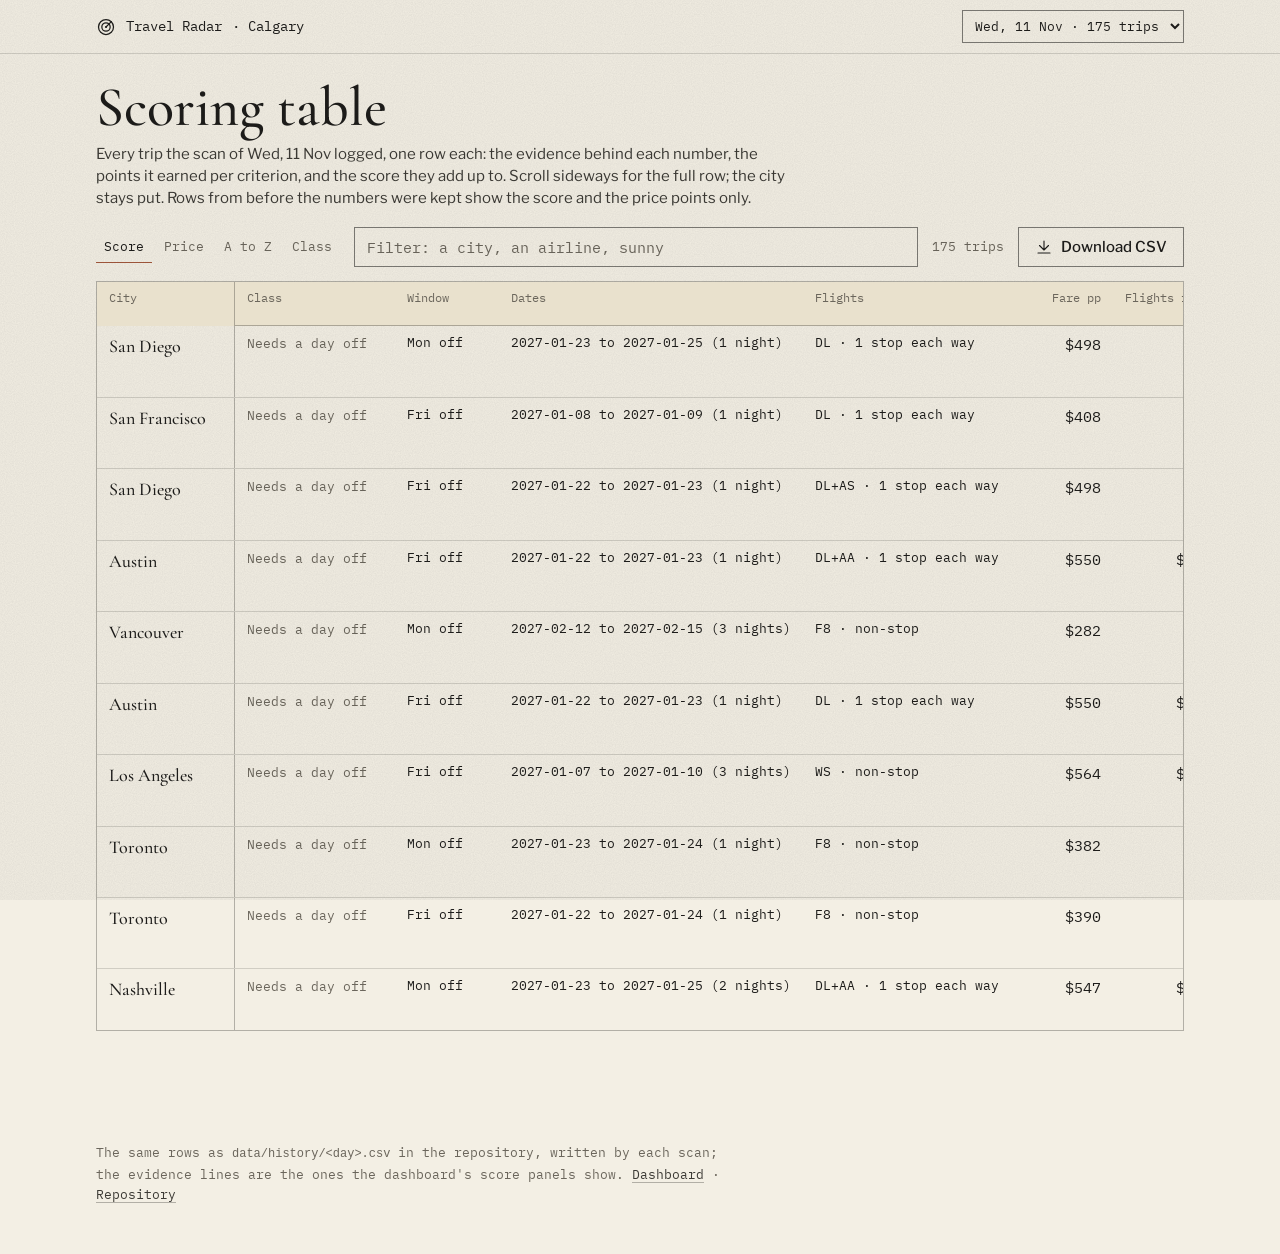
==== commit 5336ff81: "fix: review findings on the redesign: contrast on cream, 3:1 control borders, ladder and note-date c" ====
--- a/table.html
+++ b/table.html
@@ -11,7 +11,8 @@
   <link rel="apple-touch-icon" href="site/icons/apple-touch-icon.png">
   <link rel="preconnect" href="https://fonts.googleapis.com">
   <link rel="preconnect" href="https://fonts.gstatic.com" crossorigin>
-  <link rel="stylesheet" href="https://fonts.googleapis.com/css2?family=Cormorant+Garamond:ital,wght@0,400;0,500;1,400&family=Libre+Franklin:wght@400;500&family=IBM+Plex+Mono&display=swap">
+  <link rel="stylesheet" href="https://fonts.googleapis.com/css2?family=Cormorant+Garamond:ital,wght@0,400;0,500;1,400&family=Libre+Franklin:wght@400;500&family=IBM+Plex+Mono&display=swap" media="print" onload="this.media='all'">
+  <noscript><link rel="stylesheet" href="https://fonts.googleapis.com/css2?family=Cormorant+Garamond:ital,wght@0,400;0,500;1,400&family=Libre+Franklin:wght@400;500&family=IBM+Plex+Mono&display=swap"></noscript>
   <link rel="stylesheet" href="site/style.css">
 </head>
 <body class="table-page">
--- a/site/style.css
+++ b/site/style.css
@@ -30,6 +30,10 @@
   --warn: #8A6420;
   --bad: #A2573B;
   --on-rust: #F3EFE4;
+  --caption-card: #5F5A50;      /* captions on cream: 5.3:1 */
+  --rust-card: #8E4A2E;         /* rust as text on cream: 5.1:1 */
+  --ochre-card: #7A5818;        /* ochre as text on cream: 5.2:1 */
+  --control-line: rgba(29, 28, 26, 0.55);   /* control boundaries: 3.6:1 against the ground */
 }
 @media (prefers-color-scheme: dark) {
   :root:not([data-theme="light"]) {
@@ -54,6 +58,10 @@
     --warn: #D1A458;
     --bad: #D98B6E;
     --on-rust: #1D1C1A;
+    --caption-card: rgba(243, 239, 228, 0.72);
+    --rust-card: #D1A458;
+    --ochre-card: #D1A458;
+    --control-line: rgba(243, 239, 228, 0.55);
   }
 }
 :root[data-theme="dark"] {
@@ -62,6 +70,7 @@
   --grey: #8B867B; --rust: #B98A3E; --rust-ink: #D1A458; --ochre: #B98A3E; --ochre-text: #D1A458; --green: #8FB09A; --blue: #9FB3C2;
   --series: #7FA6C8; --keyline: rgba(243, 239, 228, 0.30); --hairline: rgba(243, 239, 228, 0.16); --wash: rgba(243, 239, 228, 0.06);
   --ok: #8FB09A; --warn: #D1A458; --bad: #D98B6E; --on-rust: #1D1C1A;
+  --caption-card: rgba(243, 239, 228, 0.72); --rust-card: #D1A458; --ochre-card: #D1A458; --control-line: rgba(243, 239, 228, 0.55);
 }
 
 /* ---- base ---- */
@@ -151,7 +160,7 @@
   border: 1px solid currentColor; background: transparent; color: inherit; cursor: pointer;
   transition: background 0.15s, border-color 0.15s;
 }
-.bar .icon-btn { border-color: color-mix(in srgb, currentColor 40%, transparent); }
+.bar .icon-btn { border-color: color-mix(in srgb, currentColor 55%, transparent); }
 .icon-btn:hover { background: color-mix(in srgb, currentColor 8%, transparent); }
 .icon-btn:active { transform: translateY(1px); }
 .dot { position: absolute; top: 6px; right: 6px; width: 7px; height: 7px; border-radius: 50%; background: var(--grey); }
@@ -175,7 +184,7 @@
 }
 .notice .ic { margin-top: 2px; color: var(--warn); }
 .notice p { margin: 0; }
-.rule { height: 1px; background: var(--hairline); margin: 0 0 24px; }
+#main, section { scroll-margin-top: 72px; }   /* the fixed bar */
 
 /* ---- words that carry meaning: the trip class and the fare's rung on the route's ladder. Always printed, in mono. ---- */
 .cls, .lad { font: 0.8125rem/1.5 var(--mono); white-space: nowrap; }
@@ -193,6 +202,7 @@
 
 /* ---- slips: cream cards with a keyline (hits, empty states, the daily note) ---- */
 .slip { background: var(--card); border: 1px solid var(--keyline); }
+.slip, article.city.hit, .bd, .sheet, .notice { --caption: var(--caption-card); --rust-ink: var(--rust-card); --ochre-text: var(--ochre-card); }   /* text on cream */
 .cards { display: grid; gap: 12px; grid-template-columns: 1fr; align-items: start; }
 .empty-card { display: flex; gap: 12px; align-items: flex-start; padding: 16px 18px; }
 .empty-card .ic { color: var(--caption); margin-top: 2px; width: 22px; height: 22px; }
@@ -200,9 +210,9 @@
 .empty-card b { display: block; color: var(--ink); font-family: var(--serif); font-weight: 500; font-size: 1.375rem; line-height: 1.1; margin-bottom: 4px; }
 
 /* ---- a tray or drawer: the card every trip gets. A 3 px rule on top names the class (ochre = no day off), the label repeats it. ---- */
-.city { position: relative; background: transparent; border: 1px solid var(--keyline); border-top-width: 3px; border-top-color: var(--grey); }
-.city.c-weekend { border-top-color: var(--ochre); }
-.city.hit { background: var(--card); }
+article.city { position: relative; background: transparent; border: 1px solid var(--keyline); border-top-width: 3px; border-top-color: var(--grey); }
+article.city.c-weekend { border-top-color: var(--ochre); }
+article.city.hit { background: var(--card); }
 .city details > summary { list-style: none; cursor: pointer; padding: 16px 18px 14px; transition: background 0.15s; }
 .city summary::-webkit-details-marker { display: none; }
 .city summary:hover { background: var(--wash); }
@@ -225,7 +235,7 @@
 .city .links { margin: 18px 0 0; font-size: 0.9375rem; }
 .city .links a { display: inline-flex; align-items: center; gap: 6px; }
 .city .links .ic { width: 16px; height: 16px; }
-.city.none { border-style: dashed; border-top-style: solid; }
+article.city.none { border-style: dashed; border-top-style: solid; }
 .city.none .nosum { display: grid; gap: 4px; padding: 16px 18px; }
 .city.none .name { color: var(--graphite); }
 .city.none .sub { margin-top: 2px; }
@@ -242,7 +252,7 @@
 .prow details[open] .chev { transform: rotate(180deg); }
 .prow-main { display: grid; gap: 6px; min-width: 0; }
 .prow-top { display: flex; flex-direction: column; gap: 2px; }
-.prow-top .city { font-family: var(--serif); font-weight: 500; font-size: 1.625rem; line-height: 1.04; border: 0; }
+.prow-top .city { font-family: var(--serif); font-weight: 500; font-size: 1.625rem; line-height: 1.04; }
 .prow-top .small { color: var(--caption); font: 0.8125rem/1.45 var(--mono); }
 .prow-meta { display: flex; flex-wrap: wrap; align-items: baseline; gap: 4px 14px; font: 0.8125rem/1.5 var(--mono); color: var(--graphite); }
 .prow-stage { font-size: 0.9375rem; color: var(--graphite); max-width: 56ch; }
@@ -290,7 +300,7 @@
 .seg span { display: block; padding: 6px 8px; font: 0.8125rem/1.4 var(--mono); color: var(--caption); border-bottom: 1px solid transparent; transition: color 0.15s, border-color 0.15s; }
 .seg input:checked + span { color: var(--ink); border-bottom-color: var(--rust); }
 .seg input:focus-visible + span { outline: 2px solid var(--rust); outline-offset: 2px; }
-.seg.wide { display: flex; gap: 0; border: 1px solid var(--keyline); }
+.seg.wide { display: flex; gap: 0; border: 1px solid var(--control-line); }
 .seg.wide label { flex: 1; }
 .seg.wide span { text-align: center; padding: 9px 8px; border-bottom: 0; }
 .seg.wide input:checked + span { background: var(--ink); color: var(--ground); }
@@ -334,7 +344,7 @@
 details.item summary::-webkit-details-marker { display: none; }
 details.item summary .chev { margin-left: auto; color: var(--caption); transition: transform 0.2s; }
 details.item[open] summary .chev { transform: rotate(180deg); }
-details.item .city { font: 0.9375rem/1.4 var(--mono); }
+details.item .date { font: 0.9375rem/1.4 var(--mono); }
 details.item .small { color: var(--caption); font-size: 0.8125rem; }
 .brief { margin-top: 8px; max-width: 72ch; }
 .brief h3 { font-size: 1.625rem; margin: 14px 0 8px; }
@@ -447,7 +457,7 @@
 /* buttons: square, keylined; the primary one is rust */
 .btn {
   display: inline-flex; align-items: center; justify-content: center; gap: 8px; min-height: 40px; padding: 0 16px;
-  border: 1px solid var(--keyline); background: transparent; color: var(--ink); font: 500 0.9375rem/1 var(--sans-m); cursor: pointer;
+  border: 1px solid var(--control-line); background: transparent; color: var(--ink); font: 500 0.9375rem/1 var(--sans-m); cursor: pointer;
   white-space: nowrap; text-decoration: none; transition: background 0.15s, border-color 0.15s, opacity 0.15s;
 }
 .btn:hover { background: var(--wash); border-color: var(--ink); }
@@ -459,7 +469,7 @@
 .btn.quiet:hover { background: transparent; border-color: transparent; text-decoration-color: var(--rust); }
 .icon-btn.sm { width: 36px; height: 36px; }
 .icon-btn.sm .ic { width: 18px; height: 18px; }
-main .icon-btn, .sheet .icon-btn { border-color: var(--keyline); color: var(--ink); }
+main .icon-btn, .sheet .icon-btn { border-color: var(--control-line); color: var(--ink); }
 .icon-btn:disabled { opacity: 0.4; cursor: not-allowed; transform: none; }
 .icon-btn:disabled:hover { background: transparent; }
 
@@ -467,7 +477,7 @@
 .connect { display: flex; gap: 8px; align-items: center; margin-top: 10px; }
 .connect input, .filter {
   flex: 1; min-width: 0; min-height: 40px; padding: 0 12px; font: 0.9375rem/1 var(--mono); color: var(--ink); background: var(--ground);
-  border: 1px solid var(--keyline); caret-color: var(--rust);
+  border: 1px solid var(--control-line); caret-color: var(--rust);
 }
 .connect input::placeholder, .filter::placeholder { color: var(--caption); }
 .connect input:focus-visible, .filter:focus-visible { outline: 2px solid var(--rust); outline-offset: 1px; }
@@ -507,7 +517,7 @@
 /* switch: a square slide */
 .switch { position: relative; display: inline-flex; align-items: center; width: 42px; height: 24px; cursor: pointer; }
 .switch input { position: absolute; inset: 0; opacity: 0; margin: 0; cursor: pointer; }
-.switch .track { position: absolute; inset: 0; border: 1px solid var(--keyline); background: transparent; transition: background 0.15s, border-color 0.15s; pointer-events: none; }
+.switch .track { position: absolute; inset: 0; border: 1px solid var(--control-line); background: transparent; transition: background 0.15s, border-color 0.15s; pointer-events: none; }
 .switch .track::after {
   content: ""; position: absolute; top: 3px; left: 3px; width: 16px; height: 16px; background: var(--grey); transition: transform 0.15s, background 0.15s;
 }
@@ -561,7 +571,7 @@
 @keyframes shimmer { to { background-position: -200% 0; } }
 
 /* ---- scoring table (table.html): the head and the city column stay put while the rest scrolls ---- */
-.day-pick { font: 0.8125rem/1.4 var(--mono); color: var(--ink); background: transparent; border: 1px solid var(--keyline); padding: 6px 8px; max-width: 60vw; cursor: pointer; }
+.day-pick { font: 0.8125rem/1.4 var(--mono); color: var(--ink); background: transparent; border: 1px solid var(--control-line); padding: 6px 8px; max-width: 60vw; cursor: pointer; }
 .tools { display: flex; flex-wrap: wrap; align-items: center; gap: 10px 14px; margin: 0 0 14px; }
 .filter { flex: 1 1 14rem; }
 .tools .btn .ic { width: 18px; height: 18px; }
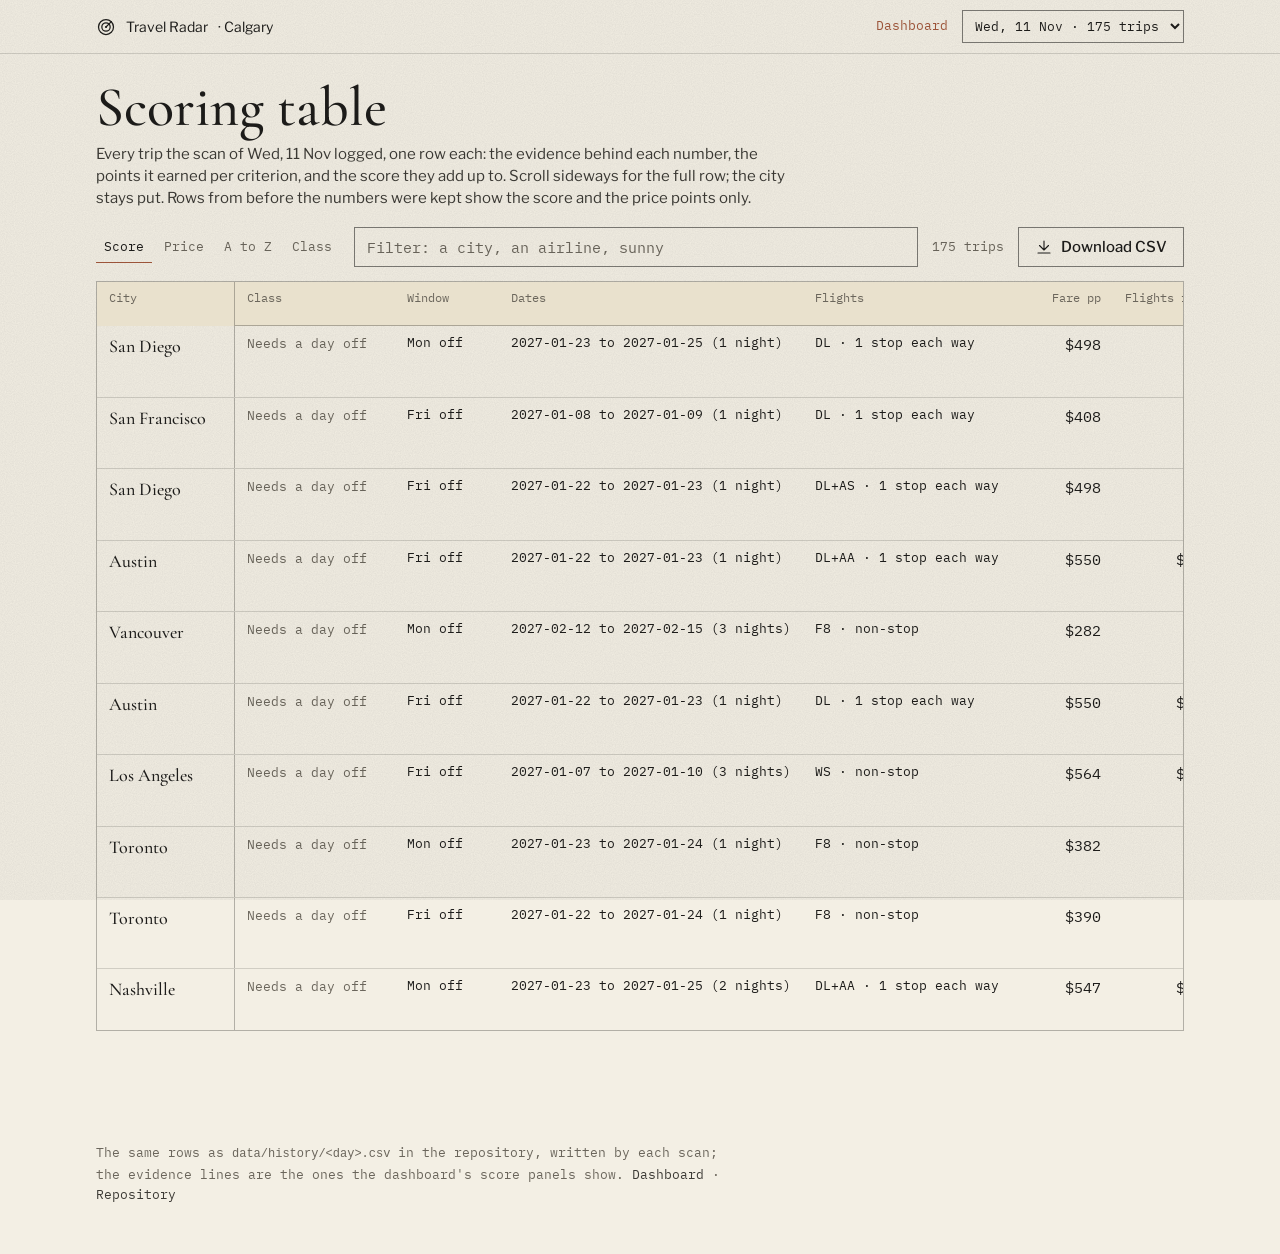
==== commit f001d9b9: "fix: design review: the best deal under the horizon, hit cards in the tray anatomy, one-sentence hin" ====
--- a/table.html
+++ b/table.html
@@ -24,6 +24,7 @@
   <header class="bar static">
     <a class="brand" href="./"><svg class="ic" aria-hidden="true"><use href="#i-radar"/></svg>Travel Radar<span class="brand-x"> · Calgary</span></a>
     <div class="bar-right">
+      <a class="mono-link" href="./">Dashboard</a>
       <label class="sr" for="day">Scan day</label>
       <select id="day" class="day-pick"><option>Loading…</option></select>
     </div>
--- a/site/style.css
+++ b/site/style.css
@@ -87,8 +87,9 @@
 }
 @media (prefers-color-scheme: dark) { :root:not([data-theme="light"]) body::after { mix-blend-mode: screen; opacity: 0.07; } }
 :root[data-theme="dark"] body::after { mix-blend-mode: screen; opacity: 0.07; }
-a { color: inherit; text-decoration: underline; text-decoration-color: var(--keyline); text-underline-offset: 3px; text-decoration-thickness: 1px; transition: text-decoration-color 0.15s; }
-a:hover { text-decoration-color: var(--rust); }
+a { color: var(--rust-ink); font-family: var(--sans-m); font-weight: 500; text-decoration: none; transition: color 0.15s; }
+a:hover { color: var(--ink); }
+footer a, .bar a { font-family: inherit; font-weight: inherit; }
 ::selection { background: rgba(185, 138, 62, 0.35); }
 :focus-visible { outline: 2px solid var(--rust); outline-offset: 3px; }
 ::-webkit-scrollbar { width: 10px; height: 10px; }
@@ -112,16 +113,12 @@
 /* ---- the first frame: night sky, the verdict above the horizon, the Earth's limb on it ---- */
 .frame {
   position: relative; height: 100svh; min-height: 560px; overflow: clip; padding: 1px 0; color: #F3EFE4; background: var(--night);
-  --limb: 0.235;                /* where the limb sits in the photograph, as a share of its height */
   --below: 0.367;               /* the frame under the horizon: 1 - 0.633 */
 }
-.frame-art {
-  position: absolute; left: 0; right: 0; bottom: 0; height: calc(100% * var(--below) / (1 - var(--limb))); overflow: hidden;
-  -webkit-mask-image: linear-gradient(to bottom, transparent, #000 32%); mask-image: linear-gradient(to bottom, transparent, #000 32%);
-}
+.frame-art { position: absolute; inset: 0; overflow: hidden; }
 .frame-art img {
-  display: block; width: 100%; height: 100%; object-fit: cover; object-position: 42% calc(100% * var(--limb));
-  transform-origin: 50% calc(100% * var(--limb));
+  display: block; width: 100%; height: 100%; object-fit: cover; object-position: 42% 63.3%;   /* the limb sits at 63.3% of the photograph too, so it lands on the axis at any aspect */
+  transform-origin: 50% 63.3%;
   animation: push 28s cubic-bezier(0.3, 0, 0.7, 1) both;
 }
 @keyframes push { from { transform: scale(1); } to { transform: scale(1.045); } }
@@ -134,11 +131,19 @@
   animation: rise 0.6s cubic-bezier(0.3, 0, 0.7, 1) both;
 }
 @keyframes rise { from { opacity: 0; transform: translateY(10px); } }
-.plate-cap {
-  position: absolute; left: 0; right: 0; bottom: max(12px, env(safe-area-inset-bottom)); margin: 0;
-  padding: 0 max(16px, calc((100% - 1088px) / 2)); font: 0.75rem/1.4 var(--mono); color: rgba(243, 239, 228, 0.7);
-}
-@media (min-width: 720px) { .plate-cap { font-size: 0.8125rem; } }
+/* the one line under the horizon: today's best deal, or the top hit; a link to its card */
+.frame-lead {
+  position: absolute; left: 0; right: 0; top: calc(100% * (1 - var(--below)) + 22px); display: grid; gap: 2px; justify-items: start;
+  padding: 0 max(16px, calc((100% - 1088px) / 2)); color: #F3EFE4; font-family: var(--sans); font-weight: 400; text-decoration: none;
+  text-shadow: 0 1px 14px rgba(0, 0, 0, 0.7); animation: rise 0.6s cubic-bezier(0.3, 0, 0.7, 1) 0.15s both;
+}
+.frame-lead[hidden] { display: none; }
+.frame-lead:hover { color: #F3EFE4; }
+.frame-lead .k { font: 0.75rem/1.4 var(--mono); color: rgba(243, 239, 228, 0.72); }
+.frame-lead .c { font-family: var(--serif); font-weight: 500; font-size: 1.75rem; line-height: 1.05; text-decoration: underline; text-decoration-color: transparent; text-underline-offset: 5px; text-decoration-thickness: 1px; transition: text-decoration-color 0.15s; }
+.frame-lead:hover .c, .frame-lead:focus-visible .c { text-decoration-color: rgba(243, 239, 228, 0.6); }
+.frame-lead .f { font: 0.8125rem/1.5 var(--mono); color: rgba(243, 239, 228, 0.85); }
+@media (min-width: 720px) { .frame-lead .c { font-size: 2.125rem; } .frame-lead .f, .frame-lead .k { font-size: 0.875rem; } }
 
 /* ---- the bar: a mono byline and meta line over the frame, then paper with a hairline once the page scrolls ---- */
 .bar {
@@ -161,7 +166,7 @@
   transition: background 0.15s, border-color 0.15s;
 }
 .bar .icon-btn { border-color: color-mix(in srgb, currentColor 55%, transparent); }
-.icon-btn:hover { background: color-mix(in srgb, currentColor 8%, transparent); }
+@media (hover: hover) { .icon-btn:hover { background: color-mix(in srgb, currentColor 8%, transparent); } }
 .icon-btn:active { transform: translateY(1px); }
 .dot { position: absolute; top: 6px; right: 6px; width: 7px; height: 7px; border-radius: 50%; background: var(--grey); }
 .dot.ok { background: var(--ok); }
@@ -176,6 +181,14 @@
 .sec-head { display: flex; flex-wrap: wrap; align-items: baseline; justify-content: space-between; gap: 8px 20px; margin-bottom: 10px; }
 .sec-head .n { font: 0.8125rem/1.4 var(--mono); color: var(--caption); }
 .hint { color: var(--graphite); font-size: 0.9375rem; margin: 6px 0 18px; max-width: 70ch; }
+.hint:empty { display: none; }
+.quiet { margin: 0; font: 0.9375rem/1.5 var(--mono); color: var(--graphite); max-width: 70ch; }
+details.how { margin: -6px 0 22px; max-width: 70ch; font-size: 0.9375rem; color: var(--graphite); }
+details.how summary { cursor: pointer; list-style: none; display: inline-block; color: var(--rust-ink); font: 500 0.9375rem/1.5 var(--sans-m); padding: 2px 0; }
+details.how summary::-webkit-details-marker { display: none; }
+details.how summary::after { content: " +"; }
+details.how[open] summary::after { content: " \2212"; }
+details.how p { margin: 8px 0 0; }
 .lead { font-size: 1.1875rem; line-height: 1.4; margin: 0 0 18px; max-width: 62ch; text-wrap: pretty; }
 .lead b { font-family: var(--sans-m); font-weight: 500; }
 .notice {
@@ -212,16 +225,17 @@
 /* ---- a tray or drawer: the card every trip gets. A 3 px rule on top names the class (ochre = no day off), the label repeats it. ---- */
 article.city { position: relative; background: transparent; border: 1px solid var(--keyline); border-top-width: 3px; border-top-color: var(--grey); }
 article.city.c-weekend { border-top-color: var(--ochre); }
-article.city.hit { background: var(--card); }
+article.city.hit { background: var(--card); border-color: var(--rust); border-top-color: var(--grey); }
+article.city.hit.c-weekend { border-top-color: var(--ochre); }
+article.city { scroll-margin-top: 72px; }
 .city details > summary { list-style: none; cursor: pointer; padding: 16px 18px 14px; transition: background 0.15s; }
 .city summary::-webkit-details-marker { display: none; }
-.city summary:hover { background: var(--wash); }
+@media (hover: hover) { .city summary:hover { background: var(--wash); } }
 .city .row { display: flex; justify-content: space-between; align-items: flex-start; gap: 16px; }
 .city .main { min-width: 0; }
 .city .name { display: block; font-family: var(--serif); font-weight: 500; font-size: 1.875rem; line-height: 1.02; letter-spacing: 0; }
 .city .sub { display: block; color: var(--caption); font: 0.8125rem/1.45 var(--mono); margin-top: 5px; }
 .city .num { flex: none; text-align: right; }
-.city .price { flex: none; display: grid; gap: 2px; text-align: right; }   /* hit cards: the complete trip for two, its caption under it */
 .city .fig { display: flex; flex-wrap: wrap; align-items: baseline; gap: 2px 10px; margin-top: 12px; }
 .city .for2 { font: 1.375rem/1.2 var(--mono); color: var(--ink); }
 .city .pp { color: var(--caption); font: 0.8125rem/1.4 var(--mono); }
@@ -247,7 +261,7 @@
 .prow-sum { display: grid; grid-template-columns: auto minmax(0, 1fr) auto; gap: 4px 16px; align-items: start; padding: 14px 18px 16px; list-style: none; }
 summary.prow-sum { cursor: pointer; transition: background 0.15s; }
 summary.prow-sum::-webkit-details-marker { display: none; }
-summary.prow-sum:hover { background: var(--wash); }
+@media (hover: hover) { summary.prow-sum:hover { background: var(--wash); } }
 .prow-sum .chev { margin-top: 10px; color: var(--caption); transition: transform 0.2s; }
 .prow details[open] .chev { transform: rotate(180deg); }
 .prow-main { display: grid; gap: 6px; min-width: 0; }
@@ -266,11 +280,13 @@
 .score {
   display: inline-flex; align-items: baseline; margin: 0 -4px; padding: 0 4px; border: 0; background: none; cursor: pointer;
   font-family: var(--serif); font-weight: 500; font-size: 2.5rem; line-height: 0.95; color: var(--ink); white-space: nowrap;
-  text-decoration: underline; text-decoration-color: transparent; text-decoration-thickness: 1px; text-underline-offset: 6px; transition: text-decoration-color 0.15s;
 }
 .score .lbl { font: 0.75rem/1 var(--mono); color: var(--caption); margin-right: 6px; }
-.score:hover, .score[aria-expanded="true"] { text-decoration-color: var(--rust); }
-.wins .score { font-size: 1.5rem; margin: 0; padding: 0; text-underline-offset: 4px; }
+.score .n { text-decoration: underline; text-decoration-color: transparent; text-decoration-thickness: 1px; text-underline-offset: 6px; transition: text-decoration-color 0.15s; }
+.score:hover .n, .score[aria-expanded="true"] .n { text-decoration-color: var(--rust); }
+.hit .score .n { color: var(--rust-ink); }
+.wins .score { font-size: 1.5rem; margin: 0; padding: 0; }
+.wins .score .n { text-underline-offset: 4px; }
 .bd {
   z-index: 10; padding: 12px 14px 14px; text-align: left; font: 0.8125rem/1.45 var(--mono); color: var(--ink);
   background: var(--card); border: 1px solid var(--keyline);
@@ -308,7 +324,7 @@
 /* ---- the price line: one series in Prussian blue on paper, baseline rule, crosshair, mono figures ---- */
 .spark { display: block; width: 100%; height: auto; overflow: visible; cursor: crosshair; }
 .spark:focus-visible { outline: 2px solid var(--rust); outline-offset: 4px; }
-.spark .line { fill: none; stroke: var(--series); stroke-width: 1.75; stroke-linejoin: round; stroke-linecap: round; }
+.spark .line { fill: none; stroke: var(--series); stroke-width: 1.75; vector-effect: non-scaling-stroke; stroke-linejoin: round; stroke-linecap: round; }
 .spark .dot { fill: var(--series); stroke: var(--ground); stroke-width: 2; }
 .spark .cross { stroke: var(--keyline); stroke-width: 1; }
 .spark .base { stroke: var(--keyline); stroke-width: 1; }
@@ -334,7 +350,7 @@
 .wins th .cls { margin-left: 8px; }
 .wins > tbody > .is-best > th { font-family: var(--sans-m); font-weight: 500; }
 details.tbl { margin-top: 10px; font-size: 0.9375rem; }
-details.tbl summary { cursor: pointer; font: 0.8125rem/1.4 var(--mono); color: var(--graphite); padding: 6px 0; text-decoration: underline; text-decoration-color: var(--keyline); text-underline-offset: 3px; }
+details.tbl summary { cursor: pointer; font: 0.8125rem/1.4 var(--mono); color: var(--rust-ink); padding: 6px 0; }
 details.tbl table { margin-top: 6px; }
 
 /* ---- briefs and the daily note (a page specimen) ---- */
@@ -460,13 +476,13 @@
   border: 1px solid var(--control-line); background: transparent; color: var(--ink); font: 500 0.9375rem/1 var(--sans-m); cursor: pointer;
   white-space: nowrap; text-decoration: none; transition: background 0.15s, border-color 0.15s, opacity 0.15s;
 }
-.btn:hover { background: var(--wash); border-color: var(--ink); }
+@media (hover: hover) { .btn:hover { background: var(--wash); border-color: var(--ink); } }
 .btn:active { transform: translateY(1px); }
 .btn:disabled { opacity: 0.45; cursor: not-allowed; transform: none; }
 .btn.primary { background: var(--rust); border-color: var(--rust); color: var(--on-rust); }
 .btn.primary:hover:not(:disabled) { background: color-mix(in srgb, var(--rust) 88%, var(--ink)); }
-.btn.quiet { border-color: transparent; color: var(--graphite); padding: 0 8px; min-height: 32px; text-decoration: underline; text-decoration-color: var(--keyline); text-underline-offset: 3px; }
-.btn.quiet:hover { background: transparent; border-color: transparent; text-decoration-color: var(--rust); }
+.btn.quiet { border-color: transparent; color: var(--rust-ink); padding: 0 8px; min-height: 32px; }
+@media (hover: hover) { .btn.quiet:hover { background: transparent; border-color: transparent; color: var(--ink); } }
 .icon-btn.sm { width: 36px; height: 36px; }
 .icon-btn.sm .ic { width: 18px; height: 18px; }
 main .icon-btn, .sheet .icon-btn { border-color: var(--control-line); color: var(--ink); }
@@ -485,7 +501,7 @@
 .connected .ic { color: var(--ok); width: 18px; height: 18px; }
 .connected .btn { margin-left: auto; }
 details.steps { margin: 12px 0 4px; font-size: 0.9375rem; }
-details.steps summary { cursor: pointer; color: var(--graphite); padding: 4px 0; text-decoration: underline; text-decoration-color: var(--keyline); text-underline-offset: 3px; }
+details.steps summary { cursor: pointer; color: var(--rust-ink); font-family: var(--sans-m); font-weight: 500; padding: 4px 0; }
 details.steps ol { margin: 8px 0 0; padding-left: 20px; color: var(--graphite); }
 details.steps li { margin: 0 0 6px; }
 details.steps b { color: var(--ink); font-family: var(--sans-m); font-weight: 500; }
@@ -534,12 +550,12 @@
 .cal-wrap { display: grid; gap: 16px; }
 .cal h4 { margin: 0 0 6px; font: 500 0.9375rem/1.3 var(--sans-m); color: var(--graphite); }
 .cal-grid { display: grid; grid-template-columns: repeat(7, 1fr); gap: 2px; }
-.cal-wd { text-align: center; font: 0.6875rem/1.4 var(--mono); color: var(--caption); padding: 2px 0 4px; }
+.cal-wd { text-align: center; font: 0.75rem/1.4 var(--mono); color: var(--caption); padding: 2px 0 4px; }
 .cal-day {
   position: relative; display: flex; align-items: center; justify-content: center; min-height: 40px;
   border: 1px solid transparent; background: transparent; cursor: pointer; font: 0.9375rem/1 var(--mono); transition: background 0.15s, color 0.15s;
 }
-.cal-day:hover:not(:disabled) { background: var(--wash); }
+@media (hover: hover) { .cal-day:hover:not(:disabled) { background: var(--wash); } }
 .cal-day:disabled { color: var(--caption); opacity: 0.45; cursor: default; }
 .cal-day.wknd:not(.extra):not(.blocked):not(:disabled) { background: var(--wash); }
 .cal-day.today { border-color: var(--ink); }
@@ -571,6 +587,7 @@
 @keyframes shimmer { to { background-position: -200% 0; } }
 
 /* ---- scoring table (table.html): the head and the city column stay put while the rest scrolls ---- */
+.bar .mono-link { font: 0.8125rem/1.4 var(--mono); color: var(--rust-ink); margin-right: 6px; }
 .day-pick { font: 0.8125rem/1.4 var(--mono); color: var(--ink); background: transparent; border: 1px solid var(--control-line); padding: 6px 8px; max-width: 60vw; cursor: pointer; }
 .tools { display: flex; flex-wrap: wrap; align-items: center; gap: 10px 14px; margin: 0 0 14px; }
 .filter { flex: 1 1 14rem; }
